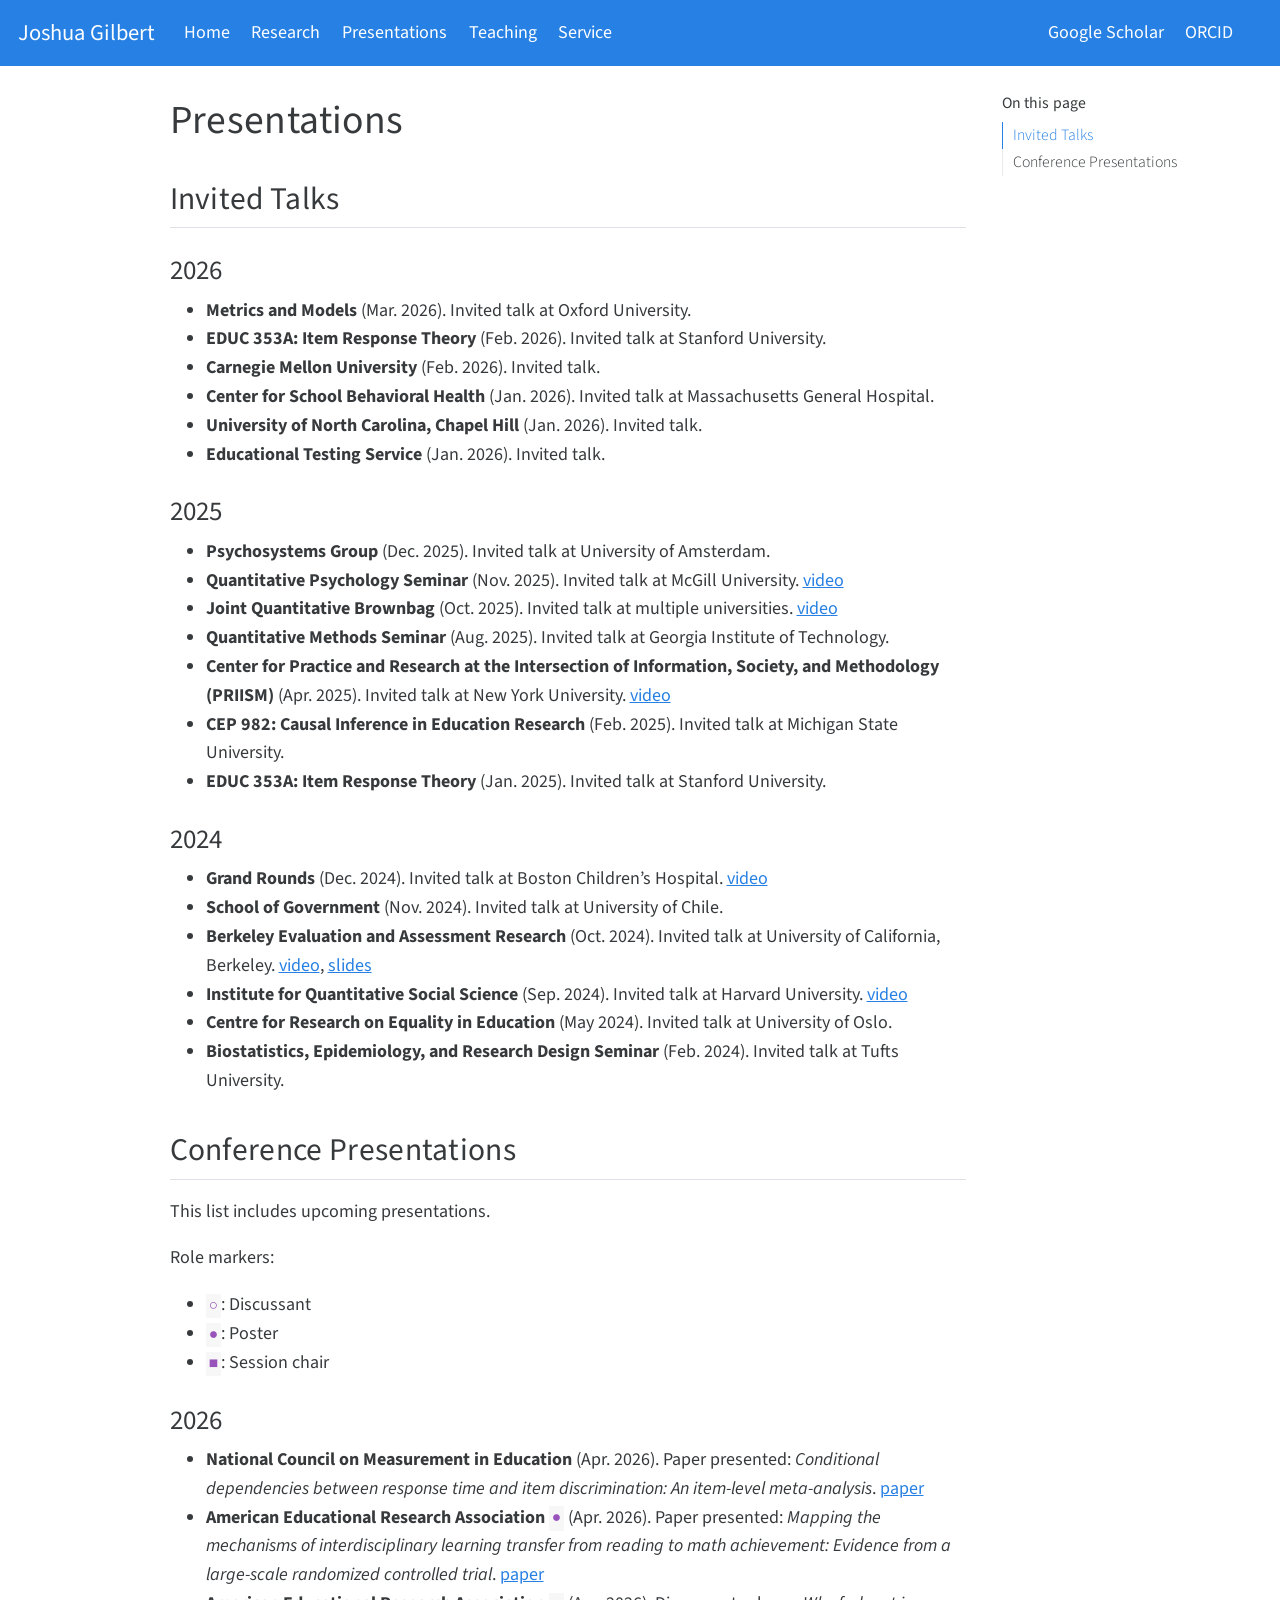
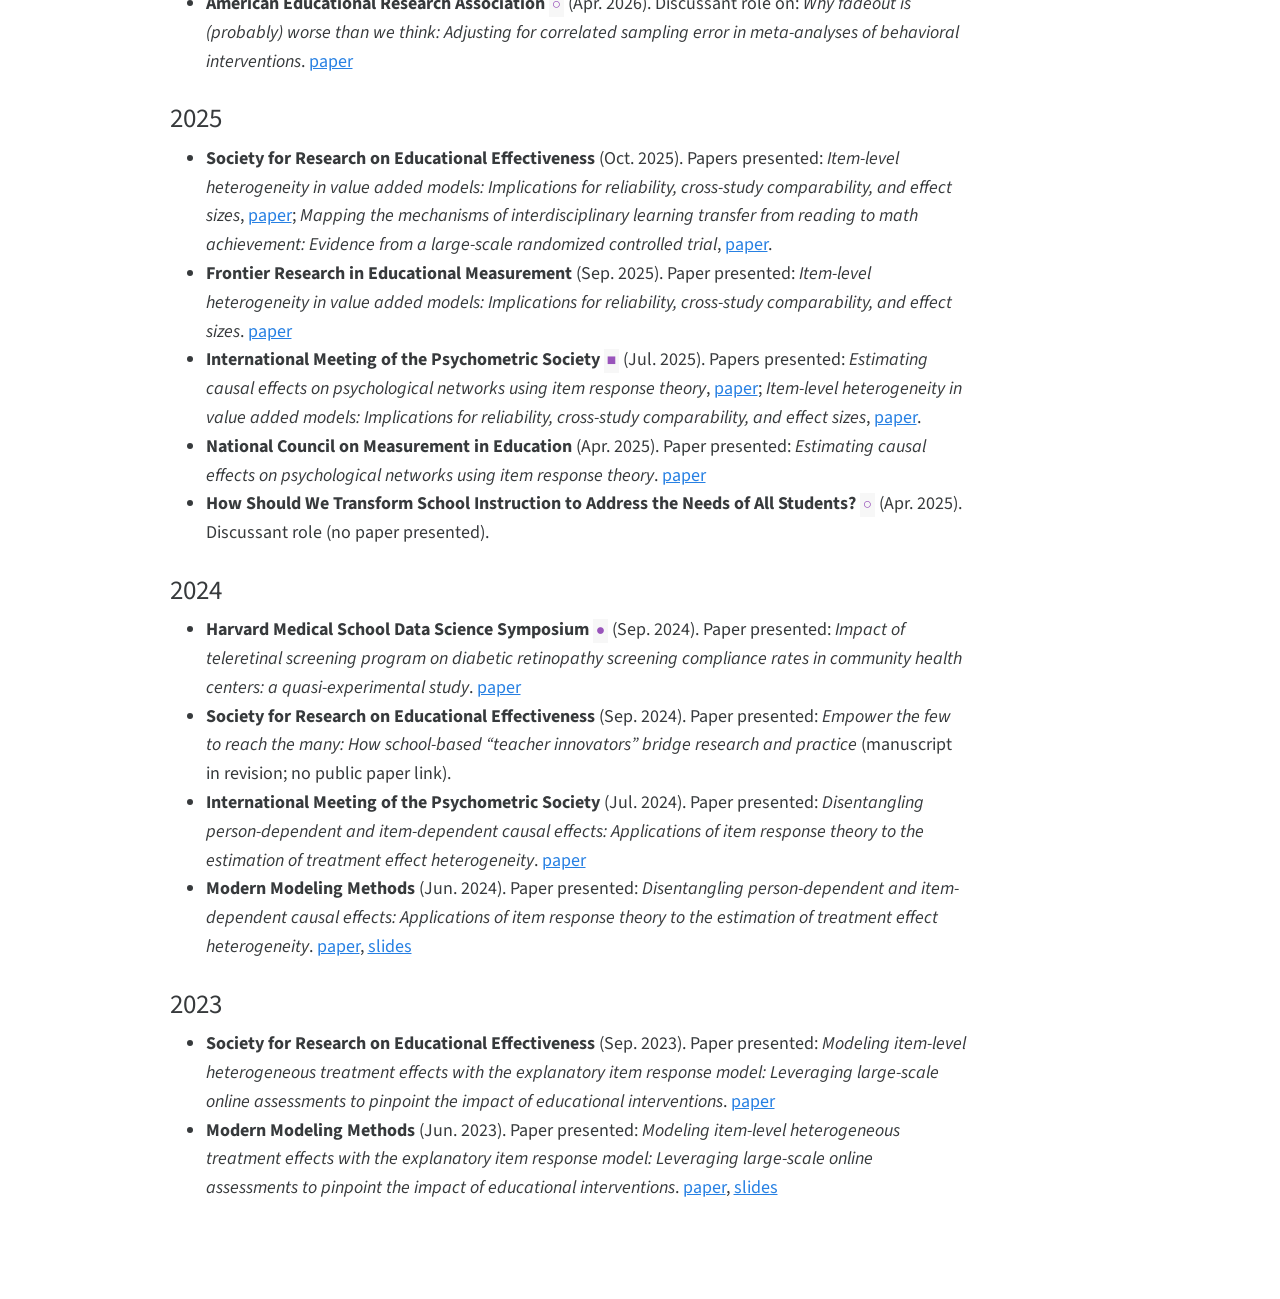
==== docs/presentations.html @ d6eb76aa "Update research publication status and add invited talks section" ====
<!DOCTYPE html>
<html xmlns="http://www.w3.org/1999/xhtml" lang="en" xml:lang="en"><head>

<meta charset="utf-8">
<meta name="generator" content="quarto-1.0.37">

<meta name="viewport" content="width=device-width, initial-scale=1.0, user-scalable=yes">


<title>Joshua Gilbert - Presentations</title>
<style>
code{white-space: pre-wrap;}
span.smallcaps{font-variant: small-caps;}
span.underline{text-decoration: underline;}
div.column{display: inline-block; vertical-align: top; width: 50%;}
div.hanging-indent{margin-left: 1.5em; text-indent: -1.5em;}
ul.task-list{list-style: none;}
</style>


<script src="site_libs/quarto-nav/quarto-nav.js"></script>
<script src="site_libs/quarto-nav/headroom.min.js"></script>
<script src="site_libs/clipboard/clipboard.min.js"></script>
<script src="site_libs/quarto-search/autocomplete.umd.js"></script>
<script src="site_libs/quarto-search/fuse.min.js"></script>
<script src="site_libs/quarto-search/quarto-search.js"></script>
<meta name="quarto:offset" content="./">
<script src="site_libs/quarto-html/quarto.js"></script>
<script src="site_libs/quarto-html/popper.min.js"></script>
<script src="site_libs/quarto-html/tippy.umd.min.js"></script>
<script src="site_libs/quarto-html/anchor.min.js"></script>
<link href="site_libs/quarto-html/tippy.css" rel="stylesheet">
<link href="site_libs/quarto-html/quarto-syntax-highlighting.css" rel="stylesheet" id="quarto-text-highlighting-styles">
<script src="site_libs/bootstrap/bootstrap.min.js"></script>
<link href="site_libs/bootstrap/bootstrap-icons.css" rel="stylesheet">
<link href="site_libs/bootstrap/bootstrap.min.css" rel="stylesheet" id="quarto-bootstrap" data-mode="light">
<script id="quarto-search-options" type="application/json">{
  "location": "navbar",
  "copy-button": false,
  "collapse-after": 3,
  "panel-placement": "end",
  "type": "overlay",
  "limit": 20,
  "language": {
    "search-no-results-text": "No results",
    "search-matching-documents-text": "matching documents",
    "search-copy-link-title": "Copy link to search",
    "search-hide-matches-text": "Hide additional matches",
    "search-more-match-text": "more match in this document",
    "search-more-matches-text": "more matches in this document",
    "search-clear-button-title": "Clear",
    "search-detached-cancel-button-title": "Cancel",
    "search-submit-button-title": "Submit"
  }
}</script>


<link rel="stylesheet" href="styles.css">
</head>

<body class="nav-fixed">

<div id="quarto-search-results"></div>
  <header id="quarto-header" class="headroom fixed-top">
    <nav class="navbar navbar-expand-lg navbar-dark ">
      <div class="navbar-container container-fluid">
      <a class="navbar-brand" href="./index.html">
    <span class="navbar-title">Joshua Gilbert</span>
  </a>
          <button class="navbar-toggler" type="button" data-bs-toggle="collapse" data-bs-target="#navbarCollapse" aria-controls="navbarCollapse" aria-expanded="false" aria-label="Toggle navigation" onclick="if (window.quartoToggleHeadroom) { window.quartoToggleHeadroom(); }">
  <span class="navbar-toggler-icon"></span>
</button>
          <div class="collapse navbar-collapse" id="navbarCollapse">
            <ul class="navbar-nav navbar-nav-scroll me-auto">
  <li class="nav-item">
    <a class="nav-link" href="./index.html">Home</a>
  </li>  
  <li class="nav-item">
    <a class="nav-link" href="./research.html">Research</a>
  </li>  
  <li class="nav-item">
    <a class="nav-link active" href="./presentations.html" aria-current="page">Presentations</a>
  </li>  
  <li class="nav-item">
    <a class="nav-link" href="./teaching.html">Teaching</a>
  </li>  
  <li class="nav-item">
    <a class="nav-link" href="./service.html">Service</a>
  </li>  
</ul>
            <ul class="navbar-nav navbar-nav-scroll ms-auto">
  <li class="nav-item">
    <a class="nav-link" href="https://scholar.google.com/citations?user=OCdG4IgAAAAJ&amp;hl=en">Google Scholar</a>
  </li>  
  <li class="nav-item">
    <a class="nav-link" href="https://orcid.org/0000-0003-3496-2710">ORCID</a>
  </li>  
</ul>
              <div id="quarto-search" class="" title="Search"></div>
          </div> <!-- /navcollapse -->
      </div> <!-- /container-fluid -->
    </nav>
</header>
<!-- content -->
<div id="quarto-content" class="quarto-container page-columns page-rows-contents page-layout-article page-navbar">
<!-- sidebar -->
<!-- margin-sidebar -->
    <div id="quarto-margin-sidebar" class="sidebar margin-sidebar">
        <nav id="TOC" role="doc-toc">
    <h2 id="toc-title">On this page</h2>
   
  <ul>
  <li><a href="#invited-talks" id="toc-invited-talks" class="nav-link active" data-scroll-target="#invited-talks">Invited Talks</a>
  <ul class="collapse">
  <li><a href="#section" id="toc-section" class="nav-link" data-scroll-target="#section">2026</a></li>
  <li><a href="#section-1" id="toc-section-1" class="nav-link" data-scroll-target="#section-1">2025</a></li>
  <li><a href="#section-2" id="toc-section-2" class="nav-link" data-scroll-target="#section-2">2024</a></li>
  </ul></li>
  <li><a href="#conference-presentations" id="toc-conference-presentations" class="nav-link" data-scroll-target="#conference-presentations">Conference Presentations</a>
  <ul class="collapse">
  <li><a href="#section-3" id="toc-section-3" class="nav-link" data-scroll-target="#section-3">2026</a></li>
  <li><a href="#section-4" id="toc-section-4" class="nav-link" data-scroll-target="#section-4">2025</a></li>
  <li><a href="#section-5" id="toc-section-5" class="nav-link" data-scroll-target="#section-5">2024</a></li>
  <li><a href="#section-6" id="toc-section-6" class="nav-link" data-scroll-target="#section-6">2023</a></li>
  </ul></li>
  </ul>
</nav>
    </div>
<!-- main -->
<main class="content" id="quarto-document-content">

<header id="title-block-header" class="quarto-title-block default">
<div class="quarto-title">
<h1 class="title">Presentations</h1>
</div>



<div class="quarto-title-meta">

    
    
  </div>
  

</header>

<section id="invited-talks" class="level2">
<h2 class="anchored" data-anchor-id="invited-talks">Invited Talks</h2>
<section id="section" class="level3">
<h3 class="anchored" data-anchor-id="section">2026</h3>
<ul>
<li><strong>Metrics and Models</strong> (Mar.&nbsp;2026). Invited talk at Oxford University.</li>
<li><strong>EDUC 353A: Item Response Theory</strong> (Feb.&nbsp;2026). Invited talk at Stanford University.</li>
<li><strong>Carnegie Mellon University</strong> (Feb.&nbsp;2026). Invited talk.</li>
<li><strong>Center for School Behavioral Health</strong> (Jan.&nbsp;2026). Invited talk at Massachusetts General Hospital.</li>
<li><strong>University of North Carolina, Chapel Hill</strong> (Jan.&nbsp;2026). Invited talk.</li>
<li><strong>Educational Testing Service</strong> (Jan.&nbsp;2026). Invited talk.</li>
</ul>
</section>
<section id="section-1" class="level3">
<h3 class="anchored" data-anchor-id="section-1">2025</h3>
<ul>
<li><strong>Psychosystems Group</strong> (Dec.&nbsp;2025). Invited talk at University of Amsterdam.</li>
<li><strong>Quantitative Psychology Seminar</strong> (Nov.&nbsp;2025). Invited talk at McGill University. <a href="https://www.youtube.com/watch?v=Hm2pci-n-Bg">video</a></li>
<li><strong>Joint Quantitative Brownbag</strong> (Oct.&nbsp;2025). Invited talk at multiple universities. <a href="https://osu.zoom.us/rec/play/rSn9JffYCT0xgttCwOAYY-OVrRgFIxHlUdaN_jP-YWp_roziomm-mkzlYWx-15qN6EXlMYE1I3cjP7IH.snikx6YCf31QS-cj?eagerLoadZvaPages=sidemenu.billing.plan_management&amp;accessLevel=meeting&amp;canPlayFromShare=true&amp;from=share_recording_detail&amp;continueMode=true&amp;componentName=rec-play&amp;originRequestUrl=https%3A%2F%2Fosu.zoom.us%2Frec%2Fshare%2FtzAbx13OmJfcwAKypG1_8deX1rbruQIeWWkh7lTcdsTjcilj11abF51VDw_illXe.p7AaKkNRM9XNUe1v">video</a></li>
<li><strong>Quantitative Methods Seminar</strong> (Aug.&nbsp;2025). Invited talk at Georgia Institute of Technology.</li>
<li><strong>Center for Practice and Research at the Intersection of Information, Society, and Methodology (PRIISM)</strong> (Apr.&nbsp;2025). Invited talk at New York University. <a href="https://www.youtube.com/watch?v=Khq4cd5z1nw&amp;pp=0gcJCXcA-SJGOe9V">video</a></li>
<li><strong>CEP 982: Causal Inference in Education Research</strong> (Feb.&nbsp;2025). Invited talk at Michigan State University.</li>
<li><strong>EDUC 353A: Item Response Theory</strong> (Jan.&nbsp;2025). Invited talk at Stanford University.</li>
</ul>
</section>
<section id="section-2" class="level3">
<h3 class="anchored" data-anchor-id="section-2">2024</h3>
<ul>
<li><strong>Grand Rounds</strong> (Dec.&nbsp;2024). Invited talk at Boston Children’s Hospital. <a href="https://www.youtube.com/watch?v=PeW9XygJaPY">video</a></li>
<li><strong>School of Government</strong> (Nov.&nbsp;2024). Invited talk at University of Chile.</li>
<li><strong>Berkeley Evaluation and Assessment Research</strong> (Oct.&nbsp;2024). Invited talk at University of California, Berkeley. <a href="https://files.bearcenter.org/video/JGilbert_EstimatingHeterogeneousEffects_20241029.mp4">video</a>, <a href="https://files.bearcenter.org/papers/slides_20241029_JGilbert_EstimatingHeterogenousEffects.pdf">slides</a></li>
<li><strong>Institute for Quantitative Social Science</strong> (Sep.&nbsp;2024). Invited talk at Harvard University. <a href="https://harvard.zoom.us/rec/play/lXkb7LzH6lPiAdDokPMkQgOoQKTp1T_vKTVKF81Zq1YoqS2eZ5B07lcC_elrFwHdt0Ii4xjGzHlxSBPq.4gvKyj7v5FZ0xcpi?canPlayFromShare=true&amp;from=share_recording_detail&amp;continueMode=true&amp;componentName=rec-play&amp;originRequestUrl=https%3A%2F%2Fharvard.zoom.us%2Frec%2Fshare%2FSCCxcknu75ClTBb4YZ5hVT3udEcO9YSyJNwGY9WdN_qg__Y7SppGMISwelujaoAt.bT--j12-GLBaCWJG">video</a></li>
<li><strong>Centre for Research on Equality in Education</strong> (May 2024). Invited talk at University of Oslo.</li>
<li><strong>Biostatistics, Epidemiology, and Research Design Seminar</strong> (Feb.&nbsp;2024). Invited talk at Tufts University.</li>
</ul>
</section>
</section>
<section id="conference-presentations" class="level2">
<h2 class="anchored" data-anchor-id="conference-presentations">Conference Presentations</h2>
<p>This list includes upcoming presentations.</p>
<p>Role markers:</p>
<ul>
<li><code>○</code>: Discussant</li>
<li><code>●</code>: Poster</li>
<li><code>■</code>: Session chair</li>
</ul>
<section id="section-3" class="level3">
<h3 class="anchored" data-anchor-id="section-3">2026</h3>
<ul>
<li><strong>National Council on Measurement in Education</strong> (Apr.&nbsp;2026). Paper presented: <em>Conditional dependencies between response time and item discrimination: An item-level meta-analysis</em>. <a href="https://doi.org/10.31234/osf.io/rp34w_v2">paper</a></li>
<li><strong>American Educational Research Association</strong> <code>●</code> (Apr.&nbsp;2026). Paper presented: <em>Mapping the mechanisms of interdisciplinary learning transfer from reading to math achievement: Evidence from a large-scale randomized controlled trial</em>. <a href="https://edworkingpapers.com/ai26-1376">paper</a></li>
<li><strong>American Educational Research Association</strong> <code>○</code> (Apr.&nbsp;2026). Discussant role on: <em>Why fadeout is (probably) worse than we think: Adjusting for correlated sampling error in meta-analyses of behavioral interventions</em>. <a href="https://edworkingpapers.com/ai26-1394">paper</a></li>
</ul>
</section>
<section id="section-4" class="level3">
<h3 class="anchored" data-anchor-id="section-4">2025</h3>
<ul>
<li><strong>Society for Research on Educational Effectiveness</strong> (Oct.&nbsp;2025). Papers presented: <em>Item-level heterogeneity in value added models: Implications for reliability, cross-study comparability, and effect sizes</em>, <a href="https://journals.sagepub.com/doi/10.3102/10769986251393339">paper</a>; <em>Mapping the mechanisms of interdisciplinary learning transfer from reading to math achievement: Evidence from a large-scale randomized controlled trial</em>, <a href="https://edworkingpapers.com/ai26-1376">paper</a>.</li>
<li><strong>Frontier Research in Educational Measurement</strong> (Sep.&nbsp;2025). Paper presented: <em>Item-level heterogeneity in value added models: Implications for reliability, cross-study comparability, and effect sizes</em>. <a href="https://journals.sagepub.com/doi/10.3102/10769986251393339">paper</a></li>
<li><strong>International Meeting of the Psychometric Society</strong> <code>■</code> (Jul.&nbsp;2025). Papers presented: <em>Estimating causal effects on psychological networks using item response theory</em>, <a href="https://doi.org/10.1037/met0000764">paper</a>; <em>Item-level heterogeneity in value added models: Implications for reliability, cross-study comparability, and effect sizes</em>, <a href="https://journals.sagepub.com/doi/10.3102/10769986251393339">paper</a>.</li>
<li><strong>National Council on Measurement in Education</strong> (Apr.&nbsp;2025). Paper presented: <em>Estimating causal effects on psychological networks using item response theory</em>. <a href="https://doi.org/10.1037/met0000764">paper</a></li>
<li><strong>How Should We Transform School Instruction to Address the Needs of All Students?</strong> <code>○</code> (Apr.&nbsp;2025). Discussant role (no paper presented).</li>
</ul>
</section>
<section id="section-5" class="level3">
<h3 class="anchored" data-anchor-id="section-5">2024</h3>
<ul>
<li><strong>Harvard Medical School Data Science Symposium</strong> <code>●</code> (Sep.&nbsp;2024). Paper presented: <em>Impact of teleretinal screening program on diabetic retinopathy screening compliance rates in community health centers: a quasi-experimental study</em>. <a href="https://doi.org/10.1186/s12913-025-12472-8">paper</a></li>
<li><strong>Society for Research on Educational Effectiveness</strong> (Sep.&nbsp;2024). Paper presented: <em>Empower the few to reach the many: How school-based “teacher innovators” bridge research and practice</em> (manuscript in revision; no public paper link).</li>
<li><strong>International Meeting of the Psychometric Society</strong> (Jul.&nbsp;2024). Paper presented: <em>Disentangling person-dependent and item-dependent causal effects: Applications of item response theory to the estimation of treatment effect heterogeneity</em>. <a href="https://doi.org/10.3102/10769986241240085">paper</a></li>
<li><strong>Modern Modeling Methods</strong> (Jun.&nbsp;2024). Paper presented: <em>Disentangling person-dependent and item-dependent causal effects: Applications of item response theory to the estimation of treatment effect heterogeneity</em>. <a href="https://doi.org/10.3102/10769986241240085">paper</a>, <a href="https://modeling.media.uconn.edu/wp-content/uploads/sites/1188/2024/07/Disentangling-Person-Dependent-and-Item-Dependent-Causal-Effects-copy.pdf">slides</a></li>
</ul>
</section>
<section id="section-6" class="level3">
<h3 class="anchored" data-anchor-id="section-6">2023</h3>
<ul>
<li><strong>Society for Research on Educational Effectiveness</strong> (Sep.&nbsp;2023). Paper presented: <em>Modeling item-level heterogeneous treatment effects with the explanatory item response model: Leveraging large-scale online assessments to pinpoint the impact of educational interventions</em>. <a href="https://journals.sagepub.com/doi/pdf/10.3102/10769986231171710">paper</a></li>
<li><strong>Modern Modeling Methods</strong> (Jun.&nbsp;2023). Paper presented: <em>Modeling item-level heterogeneous treatment effects with the explanatory item response model: Leveraging large-scale online assessments to pinpoint the impact of educational interventions</em>. <a href="https://journals.sagepub.com/doi/pdf/10.3102/10769986231171710">paper</a>, <a href="https://modeling.uconn.edu/wp-content/uploads/sites/1188/2023/06/Gilbert_IL-HTE-Slides.pdf">slides</a></li>
</ul>


</section>
</section>

</main> <!-- /main -->
<script id="quarto-html-after-body" type="application/javascript">
window.document.addEventListener("DOMContentLoaded", function (event) {
  const toggleBodyColorMode = (bsSheetEl) => {
    const mode = bsSheetEl.getAttribute("data-mode");
    const bodyEl = window.document.querySelector("body");
    if (mode === "dark") {
      bodyEl.classList.add("quarto-dark");
      bodyEl.classList.remove("quarto-light");
    } else {
      bodyEl.classList.add("quarto-light");
      bodyEl.classList.remove("quarto-dark");
    }
  }
  const toggleBodyColorPrimary = () => {
    const bsSheetEl = window.document.querySelector("link#quarto-bootstrap");
    if (bsSheetEl) {
      toggleBodyColorMode(bsSheetEl);
    }
  }
  toggleBodyColorPrimary();  
  const icon = "";
  const anchorJS = new window.AnchorJS();
  anchorJS.options = {
    placement: 'right',
    icon: icon
  };
  anchorJS.add('.anchored');
  const clipboard = new window.ClipboardJS('.code-copy-button', {
    target: function(trigger) {
      return trigger.previousElementSibling;
    }
  });
  clipboard.on('success', function(e) {
    // button target
    const button = e.trigger;
    // don't keep focus
    button.blur();
    // flash "checked"
    button.classList.add('code-copy-button-checked');
    var currentTitle = button.getAttribute("title");
    button.setAttribute("title", "Copied!");
    setTimeout(function() {
      button.setAttribute("title", currentTitle);
      button.classList.remove('code-copy-button-checked');
    }, 1000);
    // clear code selection
    e.clearSelection();
  });
  function tippyHover(el, contentFn) {
    const config = {
      allowHTML: true,
      content: contentFn,
      maxWidth: 500,
      delay: 100,
      arrow: false,
      appendTo: function(el) {
          return el.parentElement;
      },
      interactive: true,
      interactiveBorder: 10,
      theme: 'quarto',
      placement: 'bottom-start'
    };
    window.tippy(el, config); 
  }
  const noterefs = window.document.querySelectorAll('a[role="doc-noteref"]');
  for (var i=0; i<noterefs.length; i++) {
    const ref = noterefs[i];
    tippyHover(ref, function() {
      let href = ref.getAttribute('href');
      try { href = new URL(href).hash; } catch {}
      const id = href.replace(/^#\/?/, "");
      const note = window.document.getElementById(id);
      return note.innerHTML;
    });
  }
  var bibliorefs = window.document.querySelectorAll('a[role="doc-biblioref"]');
  for (var i=0; i<bibliorefs.length; i++) {
    const ref = bibliorefs[i];
    const cites = ref.parentNode.getAttribute('data-cites').split(' ');
    tippyHover(ref, function() {
      var popup = window.document.createElement('div');
      cites.forEach(function(cite) {
        var citeDiv = window.document.createElement('div');
        citeDiv.classList.add('hanging-indent');
        citeDiv.classList.add('csl-entry');
        var biblioDiv = window.document.getElementById('ref-' + cite);
        if (biblioDiv) {
          citeDiv.innerHTML = biblioDiv.innerHTML;
        }
        popup.appendChild(citeDiv);
      });
      return popup.innerHTML;
    });
  }
});
</script>
</div> <!-- /content -->



</body></html>
---- docs/site_libs/quarto-html/tippy.css ----
.tippy-box[data-animation=fade][data-state=hidden]{opacity:0}[data-tippy-root]{max-width:calc(100vw - 10px)}.tippy-box{position:relative;background-color:#333;color:#fff;border-radius:4px;font-size:14px;line-height:1.4;white-space:normal;outline:0;transition-property:transform,visibility,opacity}.tippy-box[data-placement^=top]>.tippy-arrow{bottom:0}.tippy-box[data-placement^=top]>.tippy-arrow:before{bottom:-7px;left:0;border-width:8px 8px 0;border-top-color:initial;transform-origin:center top}.tippy-box[data-placement^=bottom]>.tippy-arrow{top:0}.tippy-box[data-placement^=bottom]>.tippy-arrow:before{top:-7px;left:0;border-width:0 8px 8px;border-bottom-color:initial;transform-origin:center bottom}.tippy-box[data-placement^=left]>.tippy-arrow{right:0}.tippy-box[data-placement^=left]>.tippy-arrow:before{border-width:8px 0 8px 8px;border-left-color:initial;right:-7px;transform-origin:center left}.tippy-box[data-placement^=right]>.tippy-arrow{left:0}.tippy-box[data-placement^=right]>.tippy-arrow:before{left:-7px;border-width:8px 8px 8px 0;border-right-color:initial;transform-origin:center right}.tippy-box[data-inertia][data-state=visible]{transition-timing-function:cubic-bezier(.54,1.5,.38,1.11)}.tippy-arrow{width:16px;height:16px;color:#333}.tippy-arrow:before{content:"";position:absolute;border-color:transparent;border-style:solid}.tippy-content{position:relative;padding:5px 9px;z-index:1}
---- docs/styles.css ----
body {
  line-height: 1.6;
}

h1, h2, h3 {
  letter-spacing: 0.01em;
}
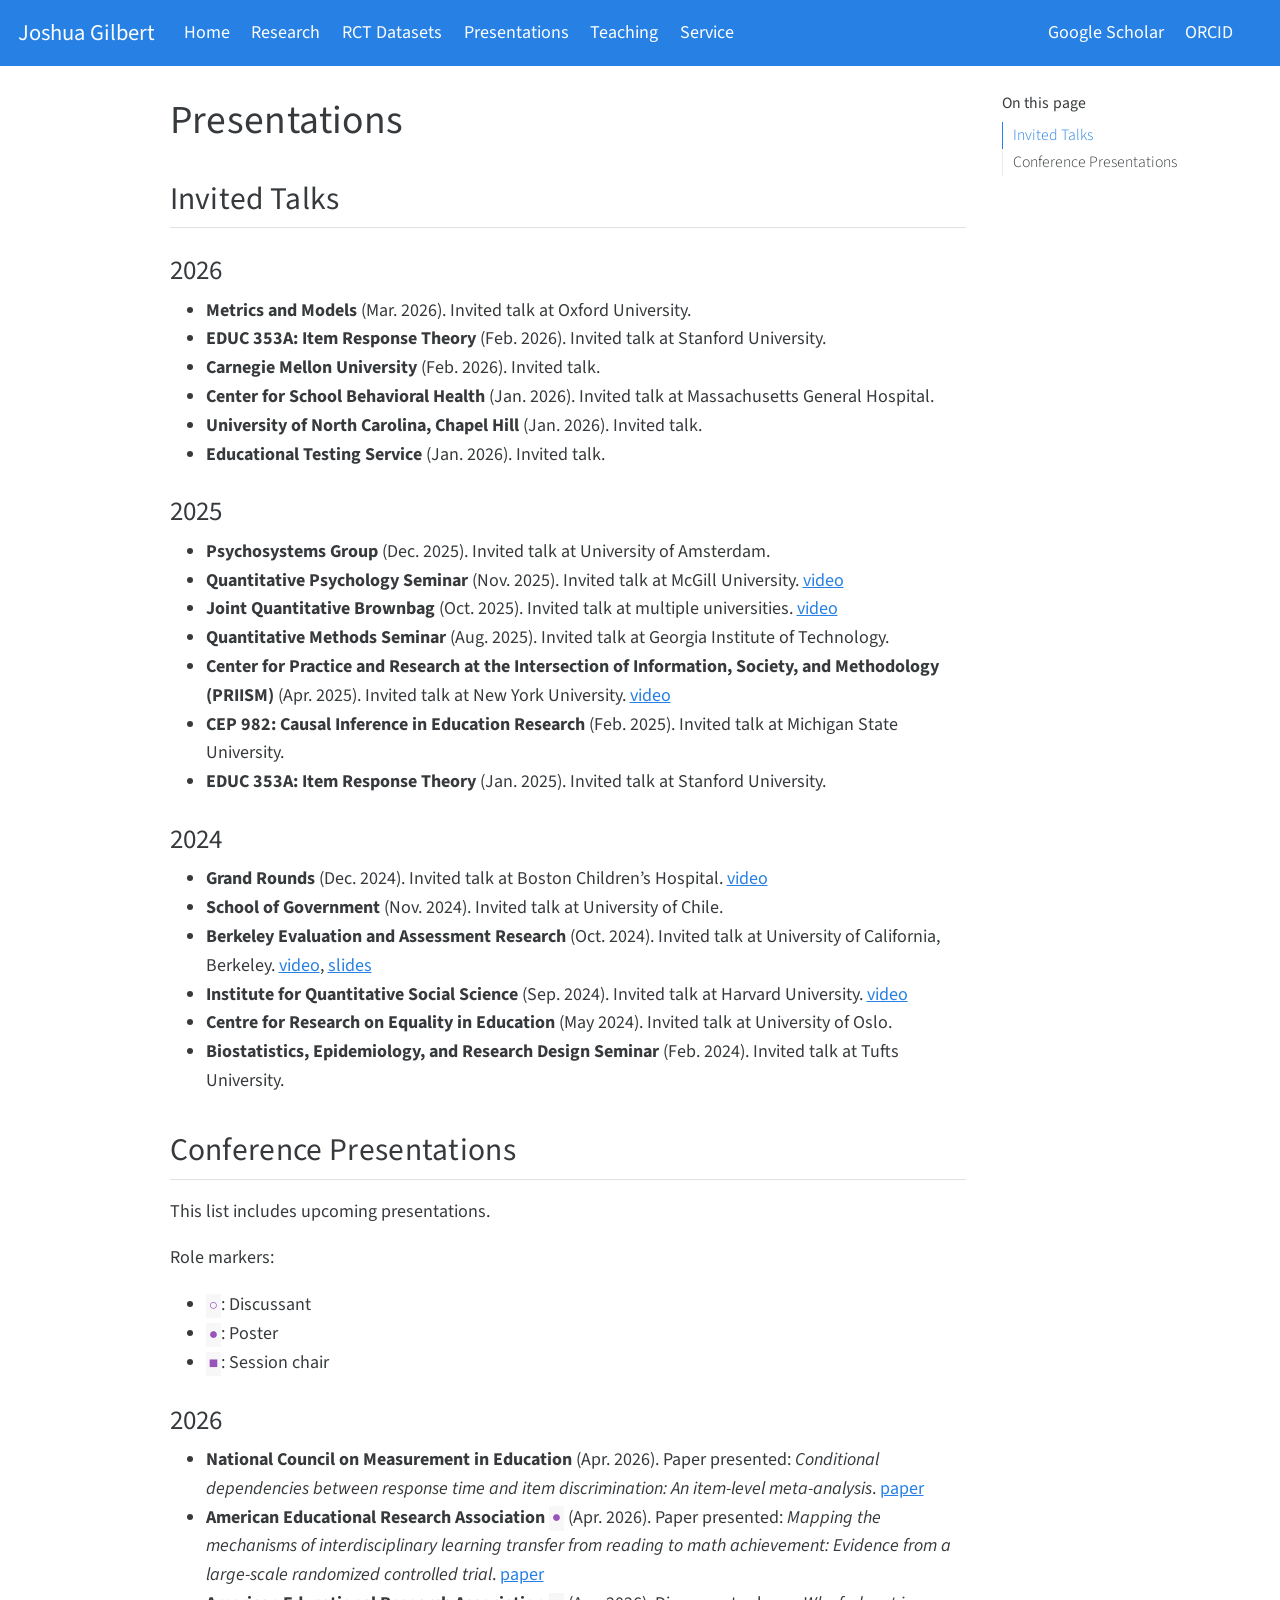
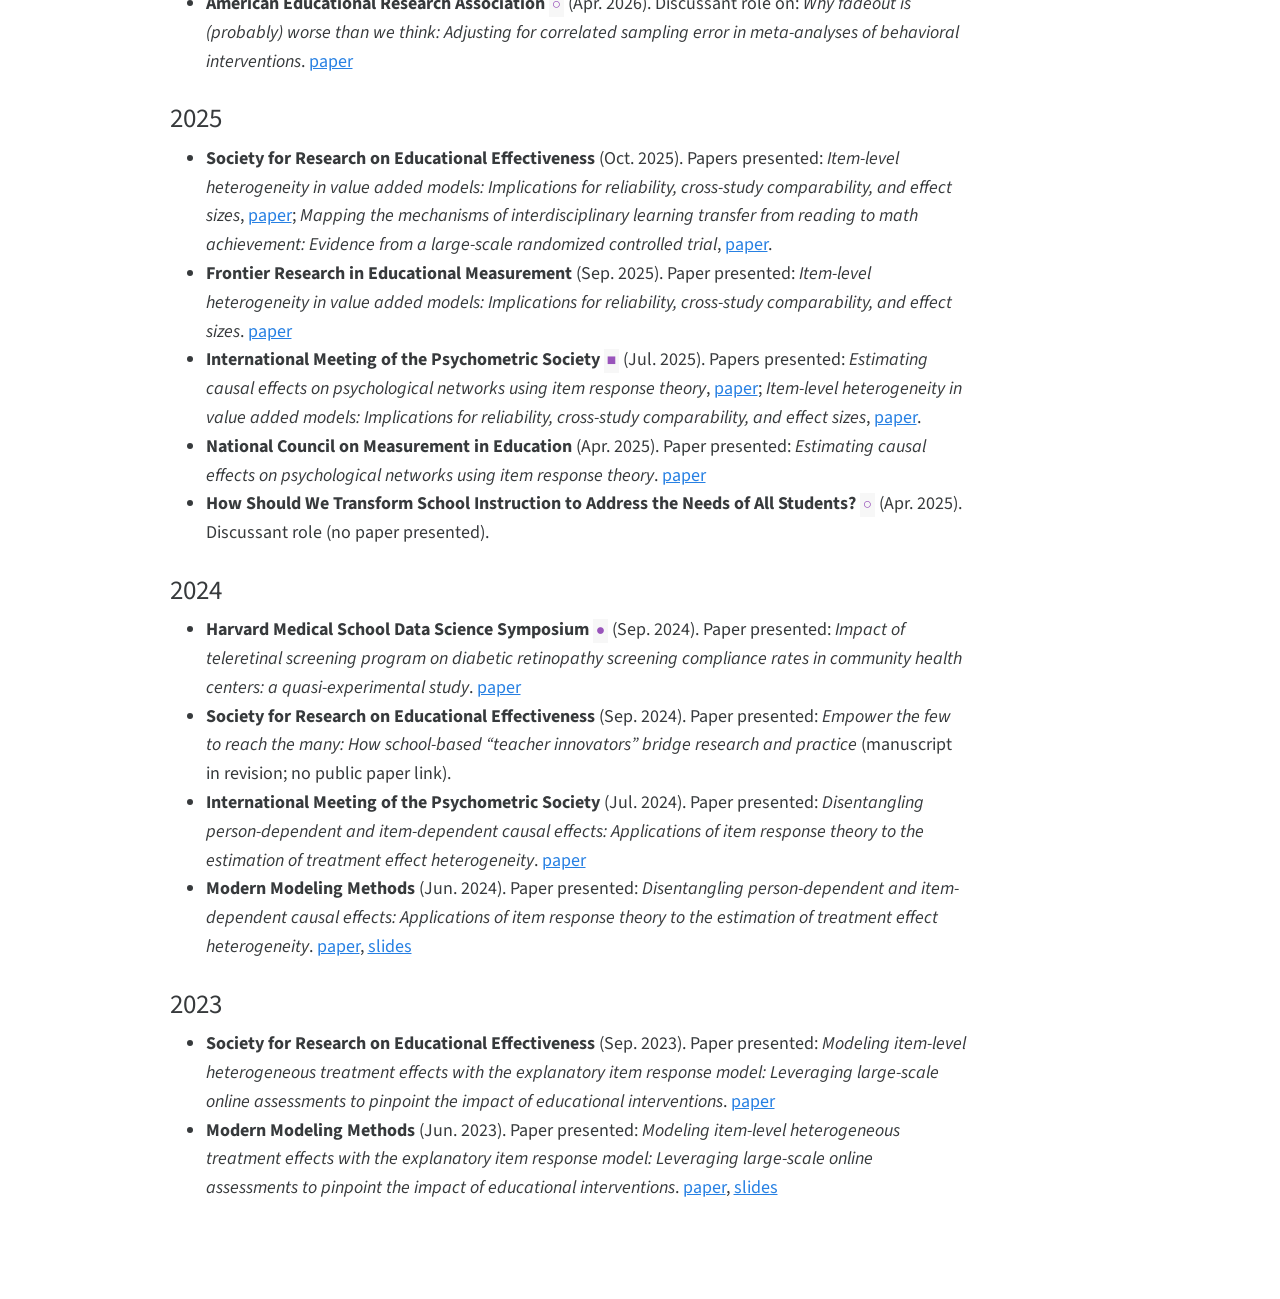
==== commit c489a392: "Add item-level RCT datasets page" ====
--- a/docs/presentations.html
+++ b/docs/presentations.html
@@ -77,6 +77,9 @@
   </li>  
   <li class="nav-item">
     <a class="nav-link" href="./research.html">Research</a>
+  </li>  
+  <li class="nav-item">
+    <a class="nav-link" href="./rct-datasets.html">RCT Datasets</a>
   </li>  
   <li class="nav-item">
     <a class="nav-link active" href="./presentations.html" aria-current="page">Presentations</a>
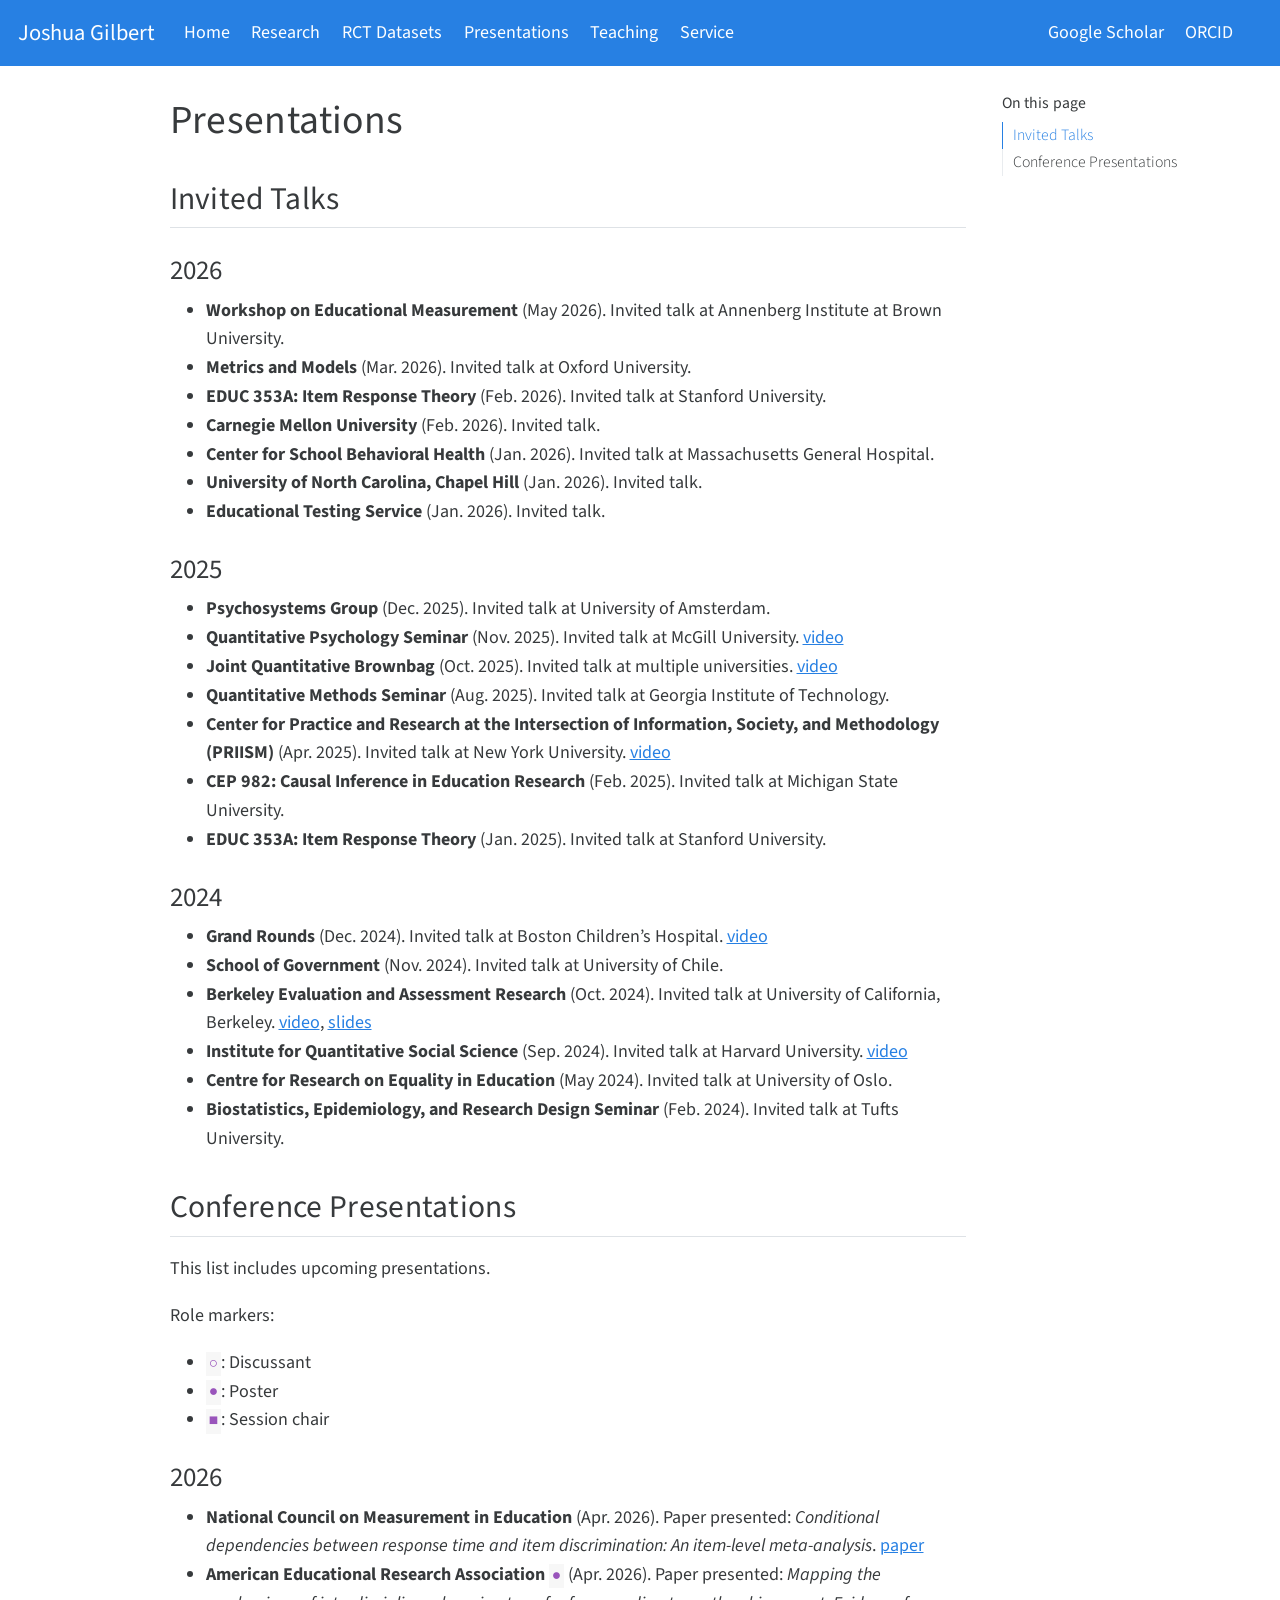
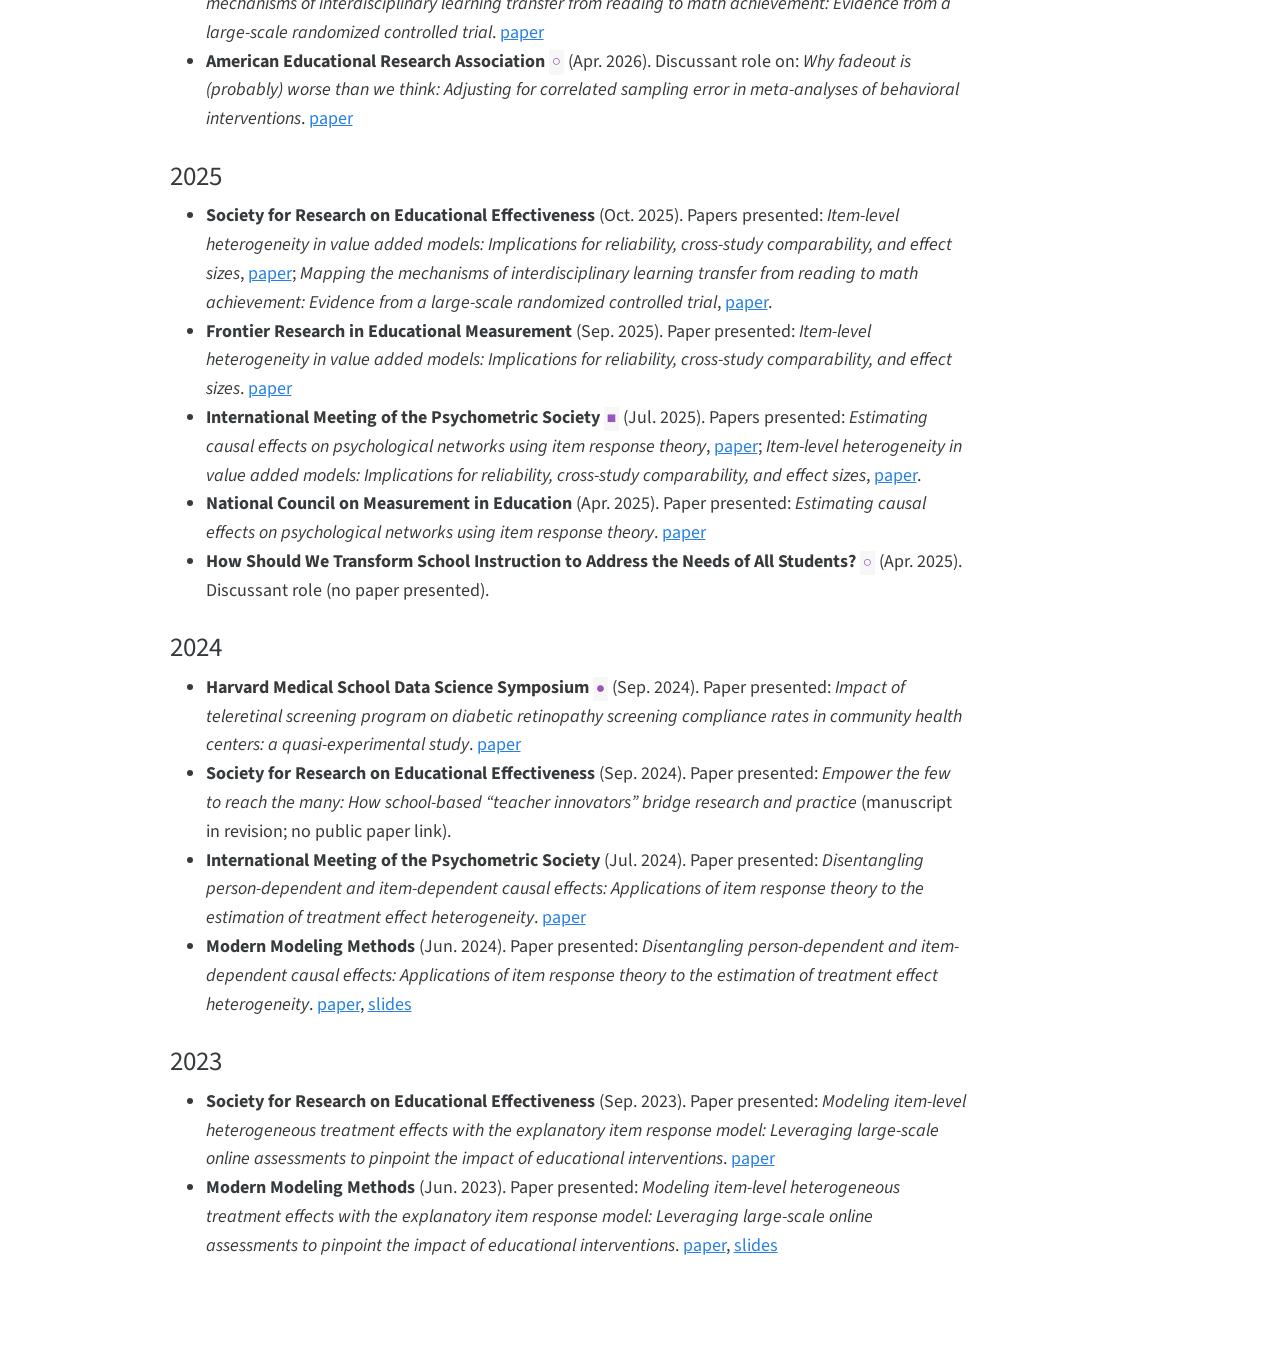
==== commit 6a68f5e9: "Sync research and presentations content with latest main.tex updates" ====
--- a/docs/presentations.html
+++ b/docs/presentations.html
@@ -153,6 +153,7 @@
 <section id="section" class="level3">
 <h3 class="anchored" data-anchor-id="section">2026</h3>
 <ul>
+<li><strong>Workshop on Educational Measurement</strong> (May 2026). Invited talk at Annenberg Institute at Brown University.</li>
 <li><strong>Metrics and Models</strong> (Mar.&nbsp;2026). Invited talk at Oxford University.</li>
 <li><strong>EDUC 353A: Item Response Theory</strong> (Feb.&nbsp;2026). Invited talk at Stanford University.</li>
 <li><strong>Carnegie Mellon University</strong> (Feb.&nbsp;2026). Invited talk.</li>
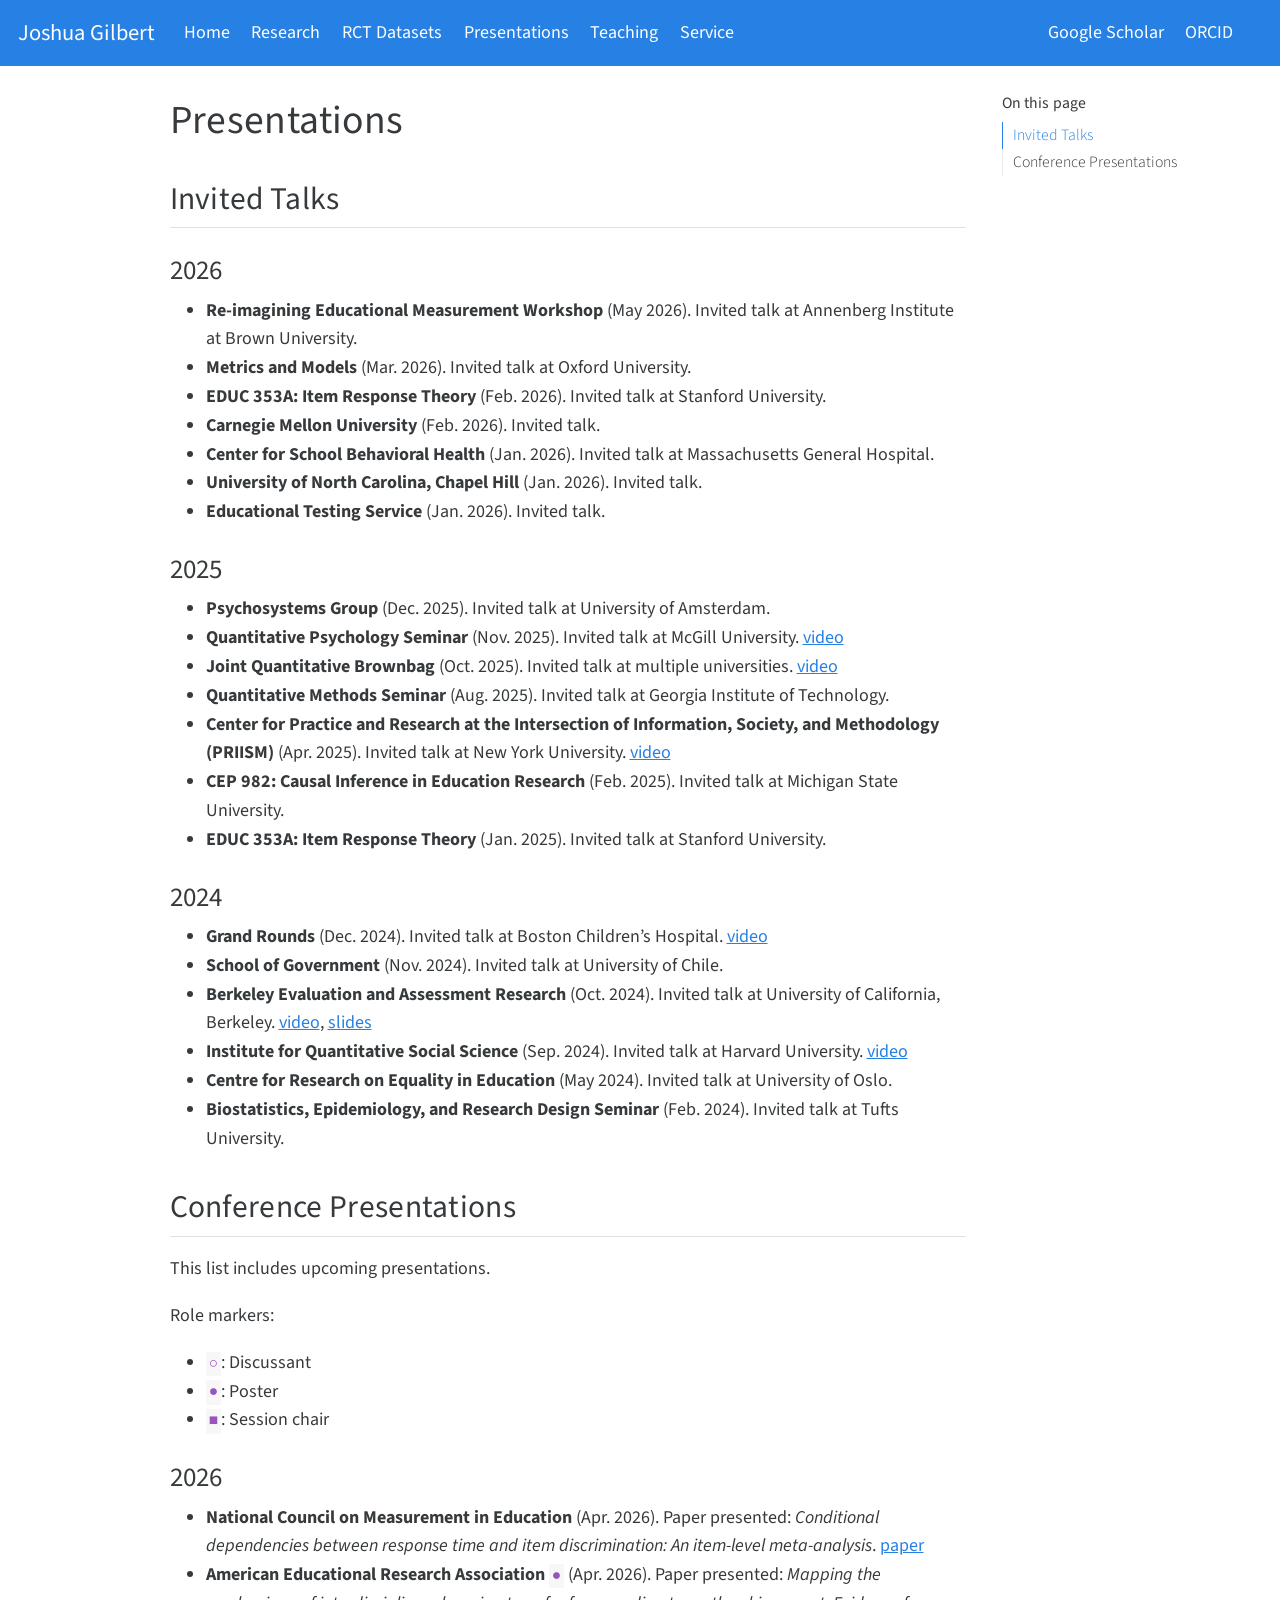
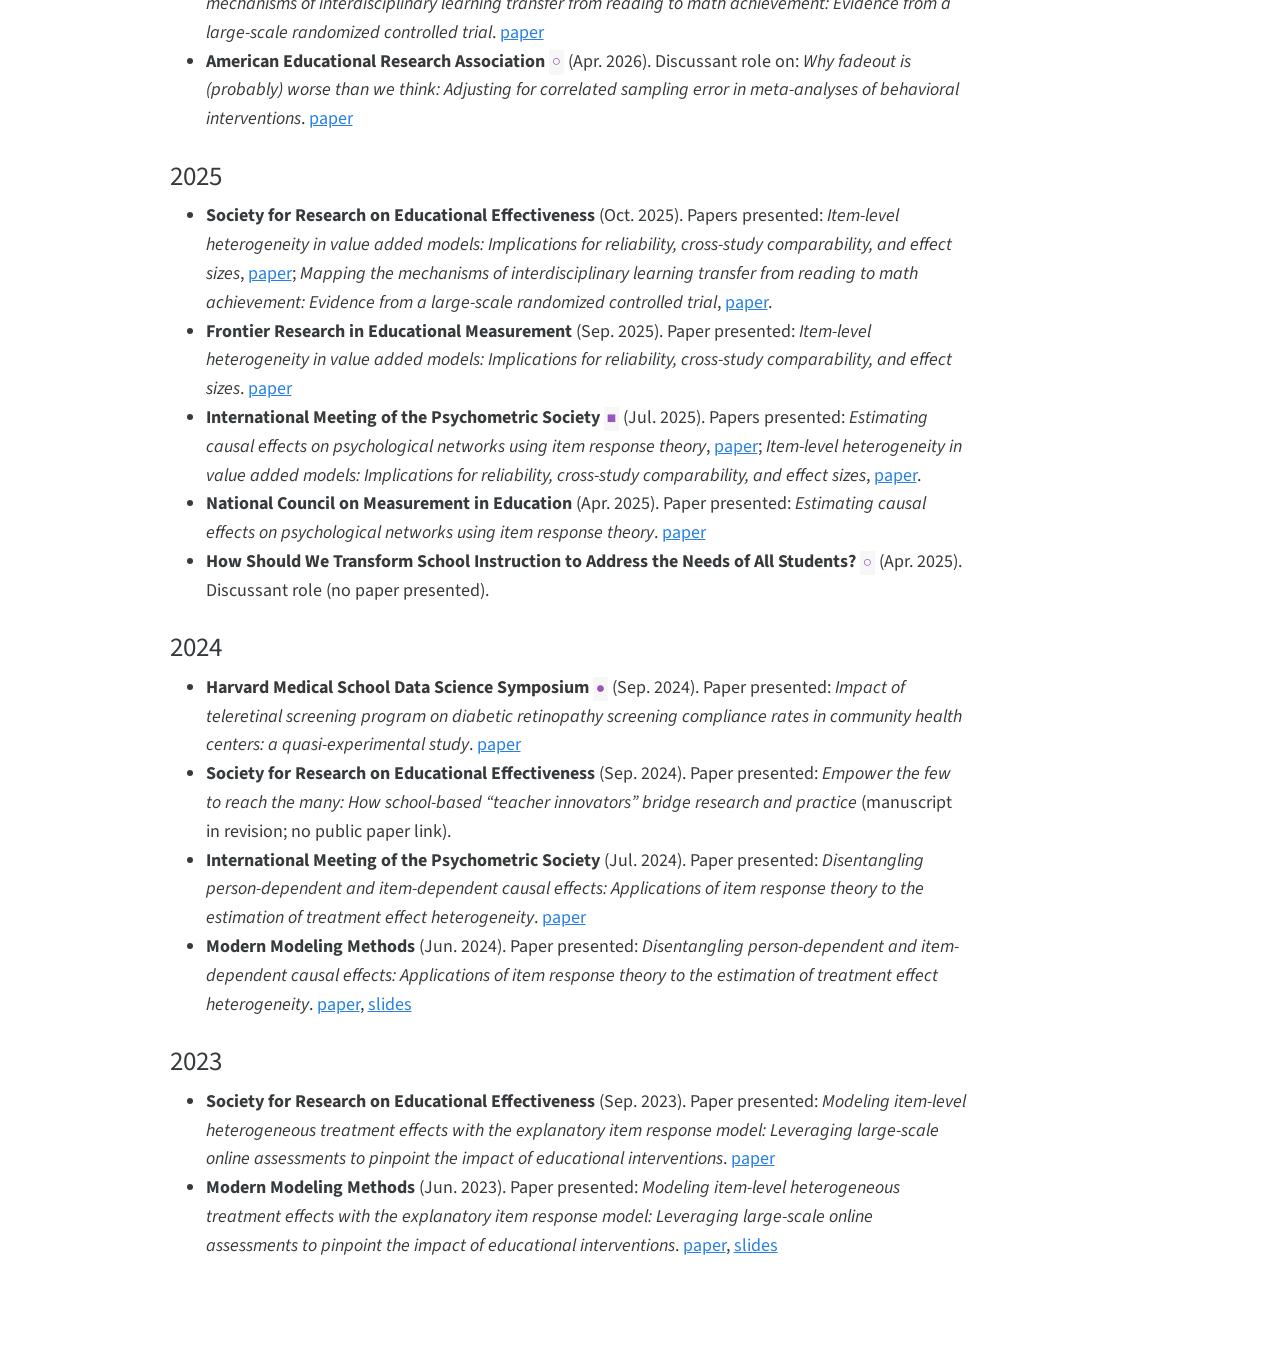
==== commit cc8d2df8: "Update website from CV changes" ====
--- a/docs/presentations.html
+++ b/docs/presentations.html
@@ -153,7 +153,7 @@
 <section id="section" class="level3">
 <h3 class="anchored" data-anchor-id="section">2026</h3>
 <ul>
-<li><strong>Workshop on Educational Measurement</strong> (May 2026). Invited talk at Annenberg Institute at Brown University.</li>
+<li><strong>Re-imagining Educational Measurement Workshop</strong> (May 2026). Invited talk at Annenberg Institute at Brown University.</li>
 <li><strong>Metrics and Models</strong> (Mar.&nbsp;2026). Invited talk at Oxford University.</li>
 <li><strong>EDUC 353A: Item Response Theory</strong> (Feb.&nbsp;2026). Invited talk at Stanford University.</li>
 <li><strong>Carnegie Mellon University</strong> (Feb.&nbsp;2026). Invited talk.</li>
--- a/docs/styles.css
+++ b/docs/styles.css
@@ -6,3 +6,36 @@
   letter-spacing: 0.01em;
 }
 
+.home-hero {
+  display: grid;
+  grid-template-columns: minmax(0, 1.6fr) minmax(240px, 360px);
+  gap: 2rem;
+  align-items: center;
+  margin-bottom: 2.5rem;
+}
+
+.home-hero-copy h1 {
+  margin-bottom: 0.75rem;
+}
+
+.home-hero-photo {
+  display: flex;
+  justify-content: center;
+}
+
+.home-hero-photo img {
+  width: 100%;
+  max-width: 340px;
+  border-radius: 1.25rem;
+  box-shadow: 0 16px 36px rgba(0, 0, 0, 0.18);
+}
+
+@media (max-width: 768px) {
+  .home-hero {
+    grid-template-columns: 1fr;
+  }
+
+  .home-hero-photo {
+    order: -1;
+  }
+}
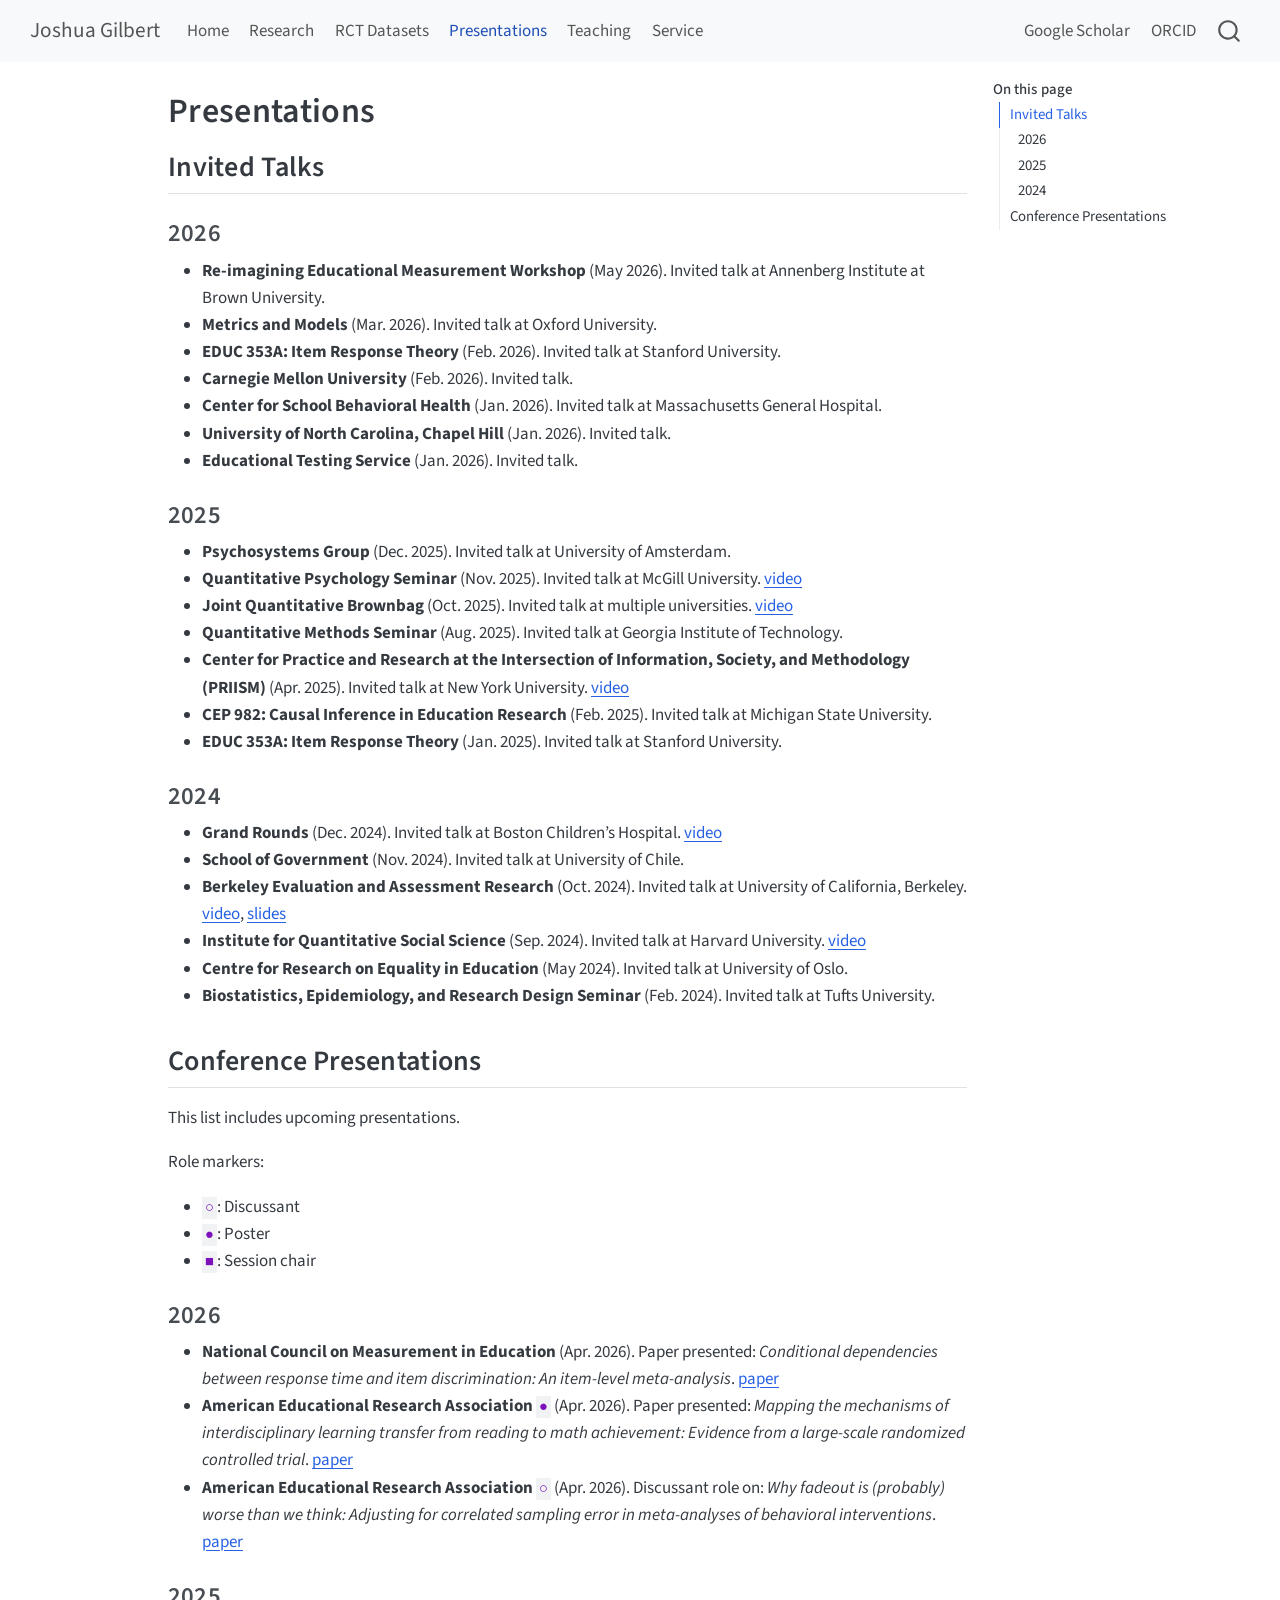
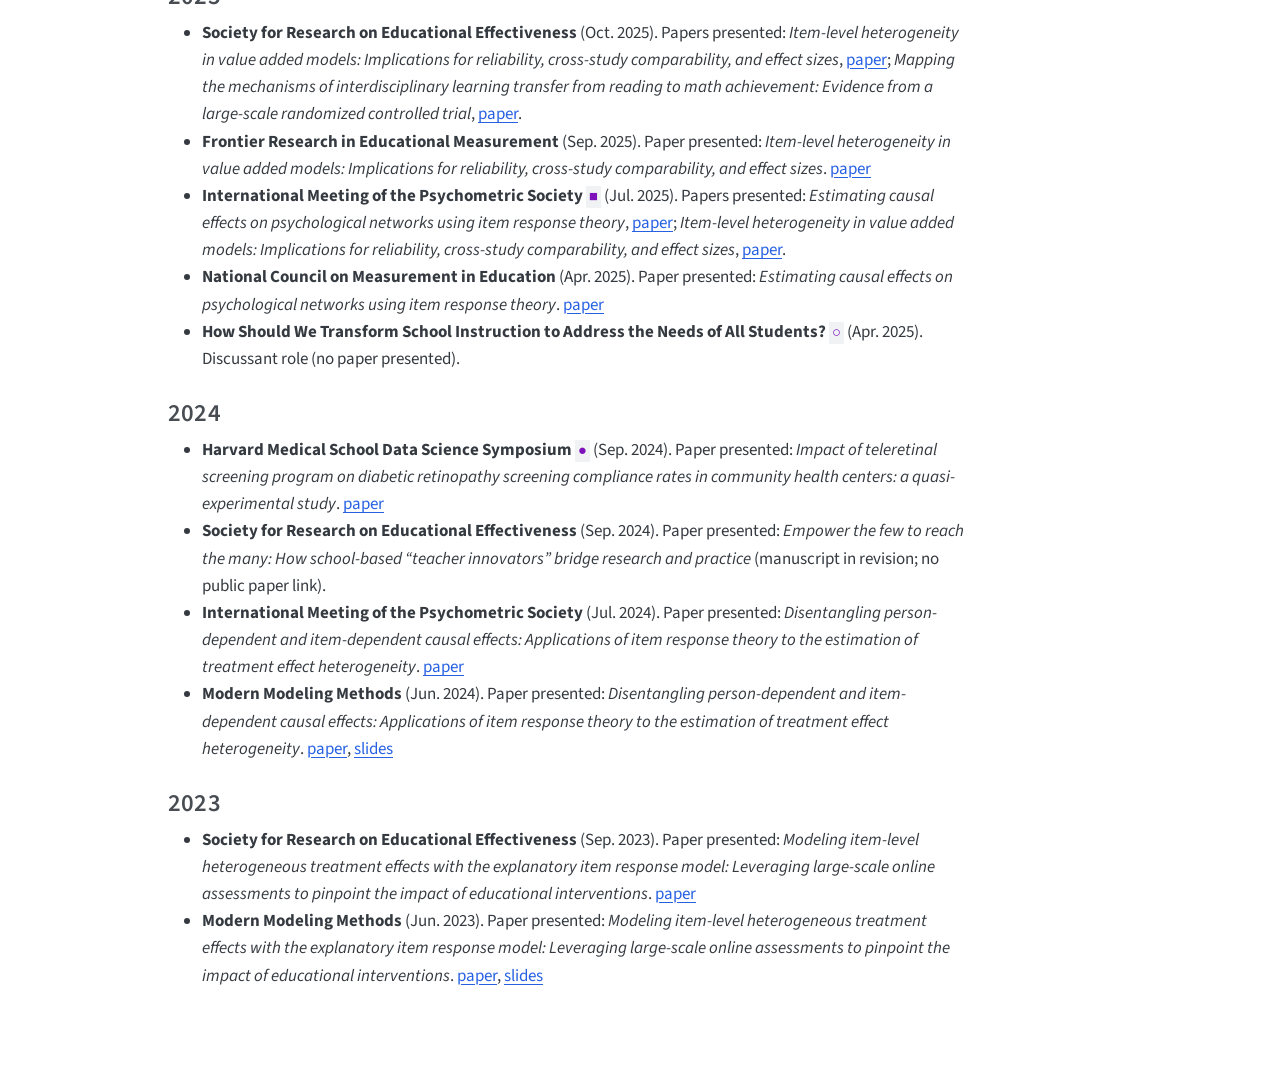
==== commit c5444082: "Update publications on website" ====
--- a/docs/presentations.html
+++ b/docs/presentations.html
@@ -2,19 +2,27 @@
 <html xmlns="http://www.w3.org/1999/xhtml" lang="en" xml:lang="en"><head>
 
 <meta charset="utf-8">
-<meta name="generator" content="quarto-1.0.37">
+<meta name="generator" content="quarto-1.9.38">
 
 <meta name="viewport" content="width=device-width, initial-scale=1.0, user-scalable=yes">
 
 
-<title>Joshua Gilbert - Presentations</title>
+<title>Presentations – Joshua Gilbert</title>
 <style>
+/* Default styles provided by pandoc.
+** See https://pandoc.org/MANUAL.html#variables-for-html for config info.
+*/
 code{white-space: pre-wrap;}
 span.smallcaps{font-variant: small-caps;}
-span.underline{text-decoration: underline;}
-div.column{display: inline-block; vertical-align: top; width: 50%;}
+div.columns{display: flex; gap: min(4vw, 1.5em);}
+div.column{flex: auto; overflow-x: auto;}
 div.hanging-indent{margin-left: 1.5em; text-indent: -1.5em;}
 ul.task-list{list-style: none;}
+ul.task-list li input[type="checkbox"] {
+  width: 0.8em;
+  margin: 0 0.8em 0.2em -1em; /* quarto-specific, see https://github.com/quarto-dev/quarto-cli/issues/4556 */ 
+  vertical-align: middle;
+}
 </style>
 
 
@@ -25,22 +33,29 @@
 <script src="site_libs/quarto-search/fuse.min.js"></script>
 <script src="site_libs/quarto-search/quarto-search.js"></script>
 <meta name="quarto:offset" content="./">
-<script src="site_libs/quarto-html/quarto.js"></script>
+<script src="site_libs/quarto-html/quarto.js" type="module"></script>
+<script src="site_libs/quarto-html/tabsets/tabsets.js" type="module"></script>
 <script src="site_libs/quarto-html/popper.min.js"></script>
 <script src="site_libs/quarto-html/tippy.umd.min.js"></script>
 <script src="site_libs/quarto-html/anchor.min.js"></script>
 <link href="site_libs/quarto-html/tippy.css" rel="stylesheet">
-<link href="site_libs/quarto-html/quarto-syntax-highlighting.css" rel="stylesheet" id="quarto-text-highlighting-styles">
+<link href="site_libs/quarto-html/quarto-syntax-highlighting-15634bcf2e68342d4ad2dfa704d543f6.css" rel="stylesheet" id="quarto-text-highlighting-styles">
 <script src="site_libs/bootstrap/bootstrap.min.js"></script>
 <link href="site_libs/bootstrap/bootstrap-icons.css" rel="stylesheet">
-<link href="site_libs/bootstrap/bootstrap.min.css" rel="stylesheet" id="quarto-bootstrap" data-mode="light">
+<link href="site_libs/bootstrap/bootstrap-158031087360bce0ff56dc785ce39e06.min.css" rel="stylesheet" append-hash="true" id="quarto-bootstrap" data-mode="light">
 <script id="quarto-search-options" type="application/json">{
   "location": "navbar",
   "copy-button": false,
   "collapse-after": 3,
   "panel-placement": "end",
   "type": "overlay",
-  "limit": 20,
+  "limit": 50,
+  "keyboard-shortcut": [
+    "f",
+    "/",
+    "s"
+  ],
+  "show-item-context": false,
   "language": {
     "search-no-results-text": "No results",
     "search-matching-documents-text": "matching documents",
@@ -49,8 +64,10 @@
     "search-more-match-text": "more match in this document",
     "search-more-matches-text": "more matches in this document",
     "search-clear-button-title": "Clear",
+    "search-text-placeholder": "",
     "search-detached-cancel-button-title": "Cancel",
-    "search-submit-button-title": "Submit"
+    "search-submit-button-title": "Submit",
+    "search-label": "Search"
   }
 }</script>
 
@@ -58,49 +75,61 @@
 <link rel="stylesheet" href="styles.css">
 </head>
 
-<body class="nav-fixed">
+<body class="nav-fixed quarto-light">
 
 <div id="quarto-search-results"></div>
   <header id="quarto-header" class="headroom fixed-top">
-    <nav class="navbar navbar-expand-lg navbar-dark ">
+    <nav class="navbar navbar-expand-lg " data-bs-theme="dark">
       <div class="navbar-container container-fluid">
-      <a class="navbar-brand" href="./index.html">
+      <div class="navbar-brand-container mx-auto">
+    <a class="navbar-brand" href="./index.html">
     <span class="navbar-title">Joshua Gilbert</span>
-  </a>
-          <button class="navbar-toggler" type="button" data-bs-toggle="collapse" data-bs-target="#navbarCollapse" aria-controls="navbarCollapse" aria-expanded="false" aria-label="Toggle navigation" onclick="if (window.quartoToggleHeadroom) { window.quartoToggleHeadroom(); }">
+    </a>
+  </div>
+            <div id="quarto-search" class="" title="Search"></div>
+          <button class="navbar-toggler" type="button" data-bs-toggle="collapse" data-bs-target="#navbarCollapse" aria-controls="navbarCollapse" role="menu" aria-expanded="false" aria-label="Toggle navigation" onclick="if (window.quartoToggleHeadroom) { window.quartoToggleHeadroom(); }">
   <span class="navbar-toggler-icon"></span>
 </button>
           <div class="collapse navbar-collapse" id="navbarCollapse">
             <ul class="navbar-nav navbar-nav-scroll me-auto">
   <li class="nav-item">
-    <a class="nav-link" href="./index.html">Home</a>
-  </li>  
-  <li class="nav-item">
-    <a class="nav-link" href="./research.html">Research</a>
-  </li>  
-  <li class="nav-item">
-    <a class="nav-link" href="./rct-datasets.html">RCT Datasets</a>
-  </li>  
-  <li class="nav-item">
-    <a class="nav-link active" href="./presentations.html" aria-current="page">Presentations</a>
-  </li>  
-  <li class="nav-item">
-    <a class="nav-link" href="./teaching.html">Teaching</a>
-  </li>  
-  <li class="nav-item">
-    <a class="nav-link" href="./service.html">Service</a>
+    <a class="nav-link" href="./index.html"> 
+<span class="menu-text">Home</span></a>
+  </li>  
+  <li class="nav-item">
+    <a class="nav-link" href="./research.html"> 
+<span class="menu-text">Research</span></a>
+  </li>  
+  <li class="nav-item">
+    <a class="nav-link" href="./rct-datasets.html"> 
+<span class="menu-text">RCT Datasets</span></a>
+  </li>  
+  <li class="nav-item">
+    <a class="nav-link active" href="./presentations.html" aria-current="page"> 
+<span class="menu-text">Presentations</span></a>
+  </li>  
+  <li class="nav-item">
+    <a class="nav-link" href="./teaching.html"> 
+<span class="menu-text">Teaching</span></a>
+  </li>  
+  <li class="nav-item">
+    <a class="nav-link" href="./service.html"> 
+<span class="menu-text">Service</span></a>
   </li>  
 </ul>
             <ul class="navbar-nav navbar-nav-scroll ms-auto">
   <li class="nav-item">
-    <a class="nav-link" href="https://scholar.google.com/citations?user=OCdG4IgAAAAJ&amp;hl=en">Google Scholar</a>
-  </li>  
-  <li class="nav-item">
-    <a class="nav-link" href="https://orcid.org/0000-0003-3496-2710">ORCID</a>
-  </li>  
-</ul>
-              <div id="quarto-search" class="" title="Search"></div>
+    <a class="nav-link" href="https://scholar.google.com/citations?user=OCdG4IgAAAAJ&amp;hl=en"> 
+<span class="menu-text">Google Scholar</span></a>
+  </li>  
+  <li class="nav-item">
+    <a class="nav-link" href="https://orcid.org/0000-0003-3496-2710"> 
+<span class="menu-text">ORCID</span></a>
+  </li>  
+</ul>
           </div> <!-- /navcollapse -->
+            <div class="quarto-navbar-tools">
+</div>
       </div> <!-- /container-fluid -->
     </nav>
 </header>
@@ -109,7 +138,7 @@
 <!-- sidebar -->
 <!-- margin-sidebar -->
     <div id="quarto-margin-sidebar" class="sidebar margin-sidebar">
-        <nav id="TOC" role="doc-toc">
+        <nav id="TOC" role="doc-toc" class="toc-active">
     <h2 id="toc-title">On this page</h2>
    
   <ul>
@@ -142,11 +171,14 @@
 <div class="quarto-title-meta">
 
     
+  
     
   </div>
   
 
+
 </header>
+
 
 <section id="invited-talks" class="level2">
 <h2 class="anchored" data-anchor-id="invited-talks">Invited Talks</h2>
@@ -235,104 +267,408 @@
 
 </main> <!-- /main -->
 <script id="quarto-html-after-body" type="application/javascript">
-window.document.addEventListener("DOMContentLoaded", function (event) {
-  const toggleBodyColorMode = (bsSheetEl) => {
-    const mode = bsSheetEl.getAttribute("data-mode");
-    const bodyEl = window.document.querySelector("body");
-    if (mode === "dark") {
-      bodyEl.classList.add("quarto-dark");
-      bodyEl.classList.remove("quarto-light");
-    } else {
-      bodyEl.classList.add("quarto-light");
-      bodyEl.classList.remove("quarto-dark");
-    }
-  }
-  const toggleBodyColorPrimary = () => {
-    const bsSheetEl = window.document.querySelector("link#quarto-bootstrap");
-    if (bsSheetEl) {
-      toggleBodyColorMode(bsSheetEl);
-    }
-  }
-  toggleBodyColorPrimary();  
-  const icon = "";
-  const anchorJS = new window.AnchorJS();
-  anchorJS.options = {
-    placement: 'right',
-    icon: icon
-  };
-  anchorJS.add('.anchored');
-  const clipboard = new window.ClipboardJS('.code-copy-button', {
-    target: function(trigger) {
-      return trigger.previousElementSibling;
+  window.document.addEventListener("DOMContentLoaded", function (event) {
+    const icon = "";
+    const anchorJS = new window.AnchorJS();
+    anchorJS.options = {
+      placement: 'right',
+      icon: icon
+    };
+    anchorJS.add('.anchored');
+    const isCodeAnnotation = (el) => {
+      for (const clz of el.classList) {
+        if (clz.startsWith('code-annotation-')) {                     
+          return true;
+        }
+      }
+      return false;
+    }
+    const onCopySuccess = function(e) {
+      // button target
+      const button = e.trigger;
+      // don't keep focus
+      button.blur();
+      // flash "checked"
+      button.classList.add('code-copy-button-checked');
+      var currentTitle = button.getAttribute("title");
+      button.setAttribute("title", "Copied!");
+      let tooltip;
+      if (window.bootstrap) {
+        button.setAttribute("data-bs-toggle", "tooltip");
+        button.setAttribute("data-bs-placement", "left");
+        button.setAttribute("data-bs-title", "Copied!");
+        tooltip = new bootstrap.Tooltip(button, 
+          { trigger: "manual", 
+            customClass: "code-copy-button-tooltip",
+            offset: [0, -8]});
+        tooltip.show();    
+      }
+      setTimeout(function() {
+        if (tooltip) {
+          tooltip.hide();
+          button.removeAttribute("data-bs-title");
+          button.removeAttribute("data-bs-toggle");
+          button.removeAttribute("data-bs-placement");
+        }
+        button.setAttribute("title", currentTitle);
+        button.classList.remove('code-copy-button-checked');
+      }, 1000);
+      // clear code selection
+      e.clearSelection();
+    }
+    const getTextToCopy = function(trigger) {
+      const outerScaffold = trigger.parentElement.cloneNode(true);
+      const codeEl = outerScaffold.querySelector('code');
+      for (const childEl of codeEl.children) {
+        if (isCodeAnnotation(childEl)) {
+          childEl.remove();
+        }
+      }
+      return codeEl.innerText;
+    }
+    const clipboard = new window.ClipboardJS('.code-copy-button:not([data-in-quarto-modal])', {
+      text: getTextToCopy
+    });
+    clipboard.on('success', onCopySuccess);
+    if (window.document.getElementById('quarto-embedded-source-code-modal')) {
+      const clipboardModal = new window.ClipboardJS('.code-copy-button[data-in-quarto-modal]', {
+        text: getTextToCopy,
+        container: window.document.getElementById('quarto-embedded-source-code-modal')
+      });
+      clipboardModal.on('success', onCopySuccess);
+    }
+      var localhostRegex = new RegExp(/^(?:http|https):\/\/localhost\:?[0-9]*\//);
+      var mailtoRegex = new RegExp(/^mailto:/);
+        var filterRegex = new RegExp('/' + window.location.host + '/');
+      var isInternal = (href) => {
+          return filterRegex.test(href) || localhostRegex.test(href) || mailtoRegex.test(href);
+      }
+      // Inspect non-navigation links and adorn them if external
+     var links = window.document.querySelectorAll('a[href]:not(.nav-link):not(.navbar-brand):not(.toc-action):not(.sidebar-link):not(.sidebar-item-toggle):not(.pagination-link):not(.no-external):not([aria-hidden]):not(.dropdown-item):not(.quarto-navigation-tool):not(.about-link)');
+      for (var i=0; i<links.length; i++) {
+        const link = links[i];
+        if (!isInternal(link.href)) {
+          // undo the damage that might have been done by quarto-nav.js in the case of
+          // links that we want to consider external
+          if (link.dataset.originalHref !== undefined) {
+            link.href = link.dataset.originalHref;
+          }
+        }
+      }
+    function tippyHover(el, contentFn, onTriggerFn, onUntriggerFn) {
+      const config = {
+        allowHTML: true,
+        maxWidth: 500,
+        delay: 100,
+        arrow: false,
+        appendTo: function(el) {
+            return el.parentElement;
+        },
+        interactive: true,
+        interactiveBorder: 10,
+        theme: 'quarto',
+        placement: 'bottom-start',
+      };
+      if (contentFn) {
+        config.content = contentFn;
+      }
+      if (onTriggerFn) {
+        config.onTrigger = onTriggerFn;
+      }
+      if (onUntriggerFn) {
+        config.onUntrigger = onUntriggerFn;
+      }
+      window.tippy(el, config); 
+    }
+    const noterefs = window.document.querySelectorAll('a[role="doc-noteref"]');
+    for (var i=0; i<noterefs.length; i++) {
+      const ref = noterefs[i];
+      tippyHover(ref, function() {
+        // use id or data attribute instead here
+        let href = ref.getAttribute('data-footnote-href') || ref.getAttribute('href');
+        try { href = new URL(href).hash; } catch {}
+        const id = href.replace(/^#\/?/, "");
+        const note = window.document.getElementById(id);
+        if (note) {
+          return note.innerHTML;
+        } else {
+          return "";
+        }
+      });
+    }
+    const xrefs = window.document.querySelectorAll('a.quarto-xref');
+    const processXRef = (id, note) => {
+      // Strip column container classes
+      const stripColumnClz = (el) => {
+        el.classList.remove("page-full", "page-columns");
+        if (el.children) {
+          for (const child of el.children) {
+            stripColumnClz(child);
+          }
+        }
+      }
+      stripColumnClz(note)
+      if (id === null || id.startsWith('sec-')) {
+        // Special case sections, only their first couple elements
+        const container = document.createElement("div");
+        if (note.children && note.children.length > 2) {
+          container.appendChild(note.children[0].cloneNode(true));
+          for (let i = 1; i < note.children.length; i++) {
+            const child = note.children[i];
+            if (child.tagName === "P" && child.innerText === "") {
+              continue;
+            } else {
+              container.appendChild(child.cloneNode(true));
+              break;
+            }
+          }
+          if (window.Quarto?.typesetMath) {
+            window.Quarto.typesetMath(container);
+          }
+          return container.innerHTML
+        } else {
+          if (window.Quarto?.typesetMath) {
+            window.Quarto.typesetMath(note);
+          }
+          return note.innerHTML;
+        }
+      } else {
+        // Remove any anchor links if they are present
+        const anchorLink = note.querySelector('a.anchorjs-link');
+        if (anchorLink) {
+          anchorLink.remove();
+        }
+        if (window.Quarto?.typesetMath) {
+          window.Quarto.typesetMath(note);
+        }
+        if (note.classList.contains("callout")) {
+          return note.outerHTML;
+        } else {
+          return note.innerHTML;
+        }
+      }
+    }
+    for (var i=0; i<xrefs.length; i++) {
+      const xref = xrefs[i];
+      tippyHover(xref, undefined, function(instance) {
+        instance.disable();
+        let url = xref.getAttribute('href');
+        let hash = undefined; 
+        if (url.startsWith('#')) {
+          hash = url;
+        } else {
+          try { hash = new URL(url).hash; } catch {}
+        }
+        if (hash) {
+          const id = hash.replace(/^#\/?/, "");
+          const note = window.document.getElementById(id);
+          if (note !== null) {
+            try {
+              const html = processXRef(id, note.cloneNode(true));
+              instance.setContent(html);
+            } finally {
+              instance.enable();
+              instance.show();
+            }
+          } else {
+            // See if we can fetch this
+            fetch(url.split('#')[0])
+            .then(res => res.text())
+            .then(html => {
+              const parser = new DOMParser();
+              const htmlDoc = parser.parseFromString(html, "text/html");
+              const note = htmlDoc.getElementById(id);
+              if (note !== null) {
+                const html = processXRef(id, note);
+                instance.setContent(html);
+              } 
+            }).finally(() => {
+              instance.enable();
+              instance.show();
+            });
+          }
+        } else {
+          // See if we can fetch a full url (with no hash to target)
+          // This is a special case and we should probably do some content thinning / targeting
+          fetch(url)
+          .then(res => res.text())
+          .then(html => {
+            const parser = new DOMParser();
+            const htmlDoc = parser.parseFromString(html, "text/html");
+            const note = htmlDoc.querySelector('main.content');
+            if (note !== null) {
+              // This should only happen for chapter cross references
+              // (since there is no id in the URL)
+              // remove the first header
+              if (note.children.length > 0 && note.children[0].tagName === "HEADER") {
+                note.children[0].remove();
+              }
+              const html = processXRef(null, note);
+              instance.setContent(html);
+            } 
+          }).finally(() => {
+            instance.enable();
+            instance.show();
+          });
+        }
+      }, function(instance) {
+      });
+    }
+        let selectedAnnoteEl;
+        const selectorForAnnotation = ( cell, annotation) => {
+          let cellAttr = 'data-code-cell="' + cell + '"';
+          let lineAttr = 'data-code-annotation="' +  annotation + '"';
+          const selector = 'span[' + cellAttr + '][' + lineAttr + ']';
+          return selector;
+        }
+        const selectCodeLines = (annoteEl) => {
+          const doc = window.document;
+          const targetCell = annoteEl.getAttribute("data-target-cell");
+          const targetAnnotation = annoteEl.getAttribute("data-target-annotation");
+          const annoteSpan = window.document.querySelector(selectorForAnnotation(targetCell, targetAnnotation));
+          const lines = annoteSpan.getAttribute("data-code-lines").split(",");
+          const lineIds = lines.map((line) => {
+            return targetCell + "-" + line;
+          })
+          let top = null;
+          let height = null;
+          let parent = null;
+          if (lineIds.length > 0) {
+              //compute the position of the single el (top and bottom and make a div)
+              const el = window.document.getElementById(lineIds[0]);
+              top = el.offsetTop;
+              height = el.offsetHeight;
+              parent = el.parentElement.parentElement;
+            if (lineIds.length > 1) {
+              const lastEl = window.document.getElementById(lineIds[lineIds.length - 1]);
+              const bottom = lastEl.offsetTop + lastEl.offsetHeight;
+              height = bottom - top;
+            }
+            if (top !== null && height !== null && parent !== null) {
+              // cook up a div (if necessary) and position it 
+              let div = window.document.getElementById("code-annotation-line-highlight");
+              if (div === null) {
+                div = window.document.createElement("div");
+                div.setAttribute("id", "code-annotation-line-highlight");
+                div.style.position = 'absolute';
+                parent.appendChild(div);
+              }
+              div.style.top = top - 2 + "px";
+              div.style.height = height + 4 + "px";
+              div.style.left = 0;
+              let gutterDiv = window.document.getElementById("code-annotation-line-highlight-gutter");
+              if (gutterDiv === null) {
+                gutterDiv = window.document.createElement("div");
+                gutterDiv.setAttribute("id", "code-annotation-line-highlight-gutter");
+                gutterDiv.style.position = 'absolute';
+                const codeCell = window.document.getElementById(targetCell);
+                const gutter = codeCell.querySelector('.code-annotation-gutter');
+                gutter.appendChild(gutterDiv);
+              }
+              gutterDiv.style.top = top - 2 + "px";
+              gutterDiv.style.height = height + 4 + "px";
+            }
+            selectedAnnoteEl = annoteEl;
+          }
+        };
+        const unselectCodeLines = () => {
+          const elementsIds = ["code-annotation-line-highlight", "code-annotation-line-highlight-gutter"];
+          elementsIds.forEach((elId) => {
+            const div = window.document.getElementById(elId);
+            if (div) {
+              div.remove();
+            }
+          });
+          selectedAnnoteEl = undefined;
+        };
+          // Handle positioning of the toggle
+      window.addEventListener(
+        "resize",
+        throttle(() => {
+          elRect = undefined;
+          if (selectedAnnoteEl) {
+            selectCodeLines(selectedAnnoteEl);
+          }
+        }, 10)
+      );
+      function throttle(fn, ms) {
+      let throttle = false;
+      let timer;
+        return (...args) => {
+          if(!throttle) { // first call gets through
+              fn.apply(this, args);
+              throttle = true;
+          } else { // all the others get throttled
+              if(timer) clearTimeout(timer); // cancel #2
+              timer = setTimeout(() => {
+                fn.apply(this, args);
+                timer = throttle = false;
+              }, ms);
+          }
+        };
+      }
+        // Attach click handler to the DT
+        const annoteDls = window.document.querySelectorAll('dt[data-target-cell]');
+        for (const annoteDlNode of annoteDls) {
+          annoteDlNode.addEventListener('click', (event) => {
+            const clickedEl = event.target;
+            if (clickedEl !== selectedAnnoteEl) {
+              unselectCodeLines();
+              const activeEl = window.document.querySelector('dt[data-target-cell].code-annotation-active');
+              if (activeEl) {
+                activeEl.classList.remove('code-annotation-active');
+              }
+              selectCodeLines(clickedEl);
+              clickedEl.classList.add('code-annotation-active');
+            } else {
+              // Unselect the line
+              unselectCodeLines();
+              clickedEl.classList.remove('code-annotation-active');
+            }
+          });
+        }
+    const findCites = (el) => {
+      const parentEl = el.parentElement;
+      if (parentEl) {
+        const cites = parentEl.dataset.cites;
+        if (cites) {
+          return {
+            el,
+            cites: cites.split(' ')
+          };
+        } else {
+          return findCites(el.parentElement)
+        }
+      } else {
+        return undefined;
+      }
+    };
+    var bibliorefs = window.document.querySelectorAll('a[role="doc-biblioref"]');
+    for (var i=0; i<bibliorefs.length; i++) {
+      const ref = bibliorefs[i];
+      const citeInfo = findCites(ref);
+      if (citeInfo) {
+        tippyHover(citeInfo.el, function() {
+          var popup = window.document.createElement('div');
+          citeInfo.cites.forEach(function(cite) {
+            var citeDiv = window.document.createElement('div');
+            citeDiv.classList.add('hanging-indent');
+            citeDiv.classList.add('csl-entry');
+            var biblioDiv = window.document.getElementById('ref-' + cite);
+            if (biblioDiv) {
+              citeDiv.innerHTML = biblioDiv.innerHTML;
+            }
+            popup.appendChild(citeDiv);
+          });
+          return popup.innerHTML;
+        });
+      }
     }
   });
-  clipboard.on('success', function(e) {
-    // button target
-    const button = e.trigger;
-    // don't keep focus
-    button.blur();
-    // flash "checked"
-    button.classList.add('code-copy-button-checked');
-    var currentTitle = button.getAttribute("title");
-    button.setAttribute("title", "Copied!");
-    setTimeout(function() {
-      button.setAttribute("title", currentTitle);
-      button.classList.remove('code-copy-button-checked');
-    }, 1000);
-    // clear code selection
-    e.clearSelection();
-  });
-  function tippyHover(el, contentFn) {
-    const config = {
-      allowHTML: true,
-      content: contentFn,
-      maxWidth: 500,
-      delay: 100,
-      arrow: false,
-      appendTo: function(el) {
-          return el.parentElement;
-      },
-      interactive: true,
-      interactiveBorder: 10,
-      theme: 'quarto',
-      placement: 'bottom-start'
-    };
-    window.tippy(el, config); 
-  }
-  const noterefs = window.document.querySelectorAll('a[role="doc-noteref"]');
-  for (var i=0; i<noterefs.length; i++) {
-    const ref = noterefs[i];
-    tippyHover(ref, function() {
-      let href = ref.getAttribute('href');
-      try { href = new URL(href).hash; } catch {}
-      const id = href.replace(/^#\/?/, "");
-      const note = window.document.getElementById(id);
-      return note.innerHTML;
-    });
-  }
-  var bibliorefs = window.document.querySelectorAll('a[role="doc-biblioref"]');
-  for (var i=0; i<bibliorefs.length; i++) {
-    const ref = bibliorefs[i];
-    const cites = ref.parentNode.getAttribute('data-cites').split(' ');
-    tippyHover(ref, function() {
-      var popup = window.document.createElement('div');
-      cites.forEach(function(cite) {
-        var citeDiv = window.document.createElement('div');
-        citeDiv.classList.add('hanging-indent');
-        citeDiv.classList.add('csl-entry');
-        var biblioDiv = window.document.getElementById('ref-' + cite);
-        if (biblioDiv) {
-          citeDiv.innerHTML = biblioDiv.innerHTML;
-        }
-        popup.appendChild(citeDiv);
-      });
-      return popup.innerHTML;
-    });
-  }
-});
-</script>
+  </script>
 </div> <!-- /content -->
 
 
 
+
 </body></html>
--- a/docs/site_libs/quarto-html/quarto-syntax-highlighting-15634bcf2e68342d4ad2dfa704d543f6.css
+++ b/docs/site_libs/quarto-html/quarto-syntax-highlighting-15634bcf2e68342d4ad2dfa704d543f6.css
@@ -0,0 +1,236 @@
+/* quarto syntax highlight colors */
+:root {
+  --quarto-hl-ot-color: #003B4F;
+  --quarto-hl-at-color: #657422;
+  --quarto-hl-ss-color: #20794D;
+  --quarto-hl-an-color: #5E5E5E;
+  --quarto-hl-fu-color: #4758AB;
+  --quarto-hl-st-color: #20794D;
+  --quarto-hl-cf-color: #003B4F;
+  --quarto-hl-op-color: #5E5E5E;
+  --quarto-hl-er-color: #AD0000;
+  --quarto-hl-bn-color: #AD0000;
+  --quarto-hl-al-color: #AD0000;
+  --quarto-hl-va-color: #111111;
+  --quarto-hl-bu-color: inherit;
+  --quarto-hl-ex-color: inherit;
+  --quarto-hl-pp-color: #AD0000;
+  --quarto-hl-in-color: #5E5E5E;
+  --quarto-hl-vs-color: #20794D;
+  --quarto-hl-wa-color: #5E5E5E;
+  --quarto-hl-do-color: #5E5E5E;
+  --quarto-hl-im-color: #00769E;
+  --quarto-hl-ch-color: #20794D;
+  --quarto-hl-dt-color: #AD0000;
+  --quarto-hl-fl-color: #AD0000;
+  --quarto-hl-co-color: #5E5E5E;
+  --quarto-hl-cv-color: #5E5E5E;
+  --quarto-hl-cn-color: #8f5902;
+  --quarto-hl-sc-color: #5E5E5E;
+  --quarto-hl-dv-color: #AD0000;
+  --quarto-hl-kw-color: #003B4F;
+}
+
+/* other quarto variables */
+:root {
+  --quarto-font-monospace: SFMono-Regular, Menlo, Monaco, Consolas, "Liberation Mono", "Courier New", monospace;
+}
+
+/* syntax highlight based on Pandoc's rules */
+pre > code.sourceCode > span {
+  color: #003B4F;
+}
+
+code.sourceCode > span {
+  color: #003B4F;
+}
+
+div.sourceCode,
+div.sourceCode pre.sourceCode {
+  color: #003B4F;
+}
+
+/* Normal */
+code span {
+  color: #003B4F;
+}
+
+/* Alert */
+code span.al {
+  color: #AD0000;
+  font-style: inherit;
+}
+
+/* Annotation */
+code span.an {
+  color: #5E5E5E;
+  font-style: inherit;
+}
+
+/* Attribute */
+code span.at {
+  color: #657422;
+  font-style: inherit;
+}
+
+/* BaseN */
+code span.bn {
+  color: #AD0000;
+  font-style: inherit;
+}
+
+/* BuiltIn */
+code span.bu {
+  font-style: inherit;
+}
+
+/* ControlFlow */
+code span.cf {
+  color: #003B4F;
+  font-weight: bold;
+  font-style: inherit;
+}
+
+/* Char */
+code span.ch {
+  color: #20794D;
+  font-style: inherit;
+}
+
+/* Constant */
+code span.cn {
+  color: #8f5902;
+  font-style: inherit;
+}
+
+/* Comment */
+code span.co {
+  color: #5E5E5E;
+  font-style: inherit;
+}
+
+/* CommentVar */
+code span.cv {
+  color: #5E5E5E;
+  font-style: italic;
+}
+
+/* Documentation */
+code span.do {
+  color: #5E5E5E;
+  font-style: italic;
+}
+
+/* DataType */
+code span.dt {
+  color: #AD0000;
+  font-style: inherit;
+}
+
+/* DecVal */
+code span.dv {
+  color: #AD0000;
+  font-style: inherit;
+}
+
+/* Error */
+code span.er {
+  color: #AD0000;
+  font-style: inherit;
+}
+
+/* Extension */
+code span.ex {
+  font-style: inherit;
+}
+
+/* Float */
+code span.fl {
+  color: #AD0000;
+  font-style: inherit;
+}
+
+/* Function */
+code span.fu {
+  color: #4758AB;
+  font-style: inherit;
+}
+
+/* Import */
+code span.im {
+  color: #00769E;
+  font-style: inherit;
+}
+
+/* Information */
+code span.in {
+  color: #5E5E5E;
+  font-style: inherit;
+}
+
+/* Keyword */
+code span.kw {
+  color: #003B4F;
+  font-weight: bold;
+  font-style: inherit;
+}
+
+/* Operator */
+code span.op {
+  color: #5E5E5E;
+  font-style: inherit;
+}
+
+/* Other */
+code span.ot {
+  color: #003B4F;
+  font-style: inherit;
+}
+
+/* Preprocessor */
+code span.pp {
+  color: #AD0000;
+  font-style: inherit;
+}
+
+/* SpecialChar */
+code span.sc {
+  color: #5E5E5E;
+  font-style: inherit;
+}
+
+/* SpecialString */
+code span.ss {
+  color: #20794D;
+  font-style: inherit;
+}
+
+/* String */
+code span.st {
+  color: #20794D;
+  font-style: inherit;
+}
+
+/* Variable */
+code span.va {
+  color: #111111;
+  font-style: inherit;
+}
+
+/* VerbatimString */
+code span.vs {
+  color: #20794D;
+  font-style: inherit;
+}
+
+/* Warning */
+code span.wa {
+  color: #5E5E5E;
+  font-style: italic;
+}
+
+.prevent-inlining {
+  content: "</";
+}
+
+/*# sourceMappingURL=f23921c56f73e400b49028c9186a1aa0.css.map */
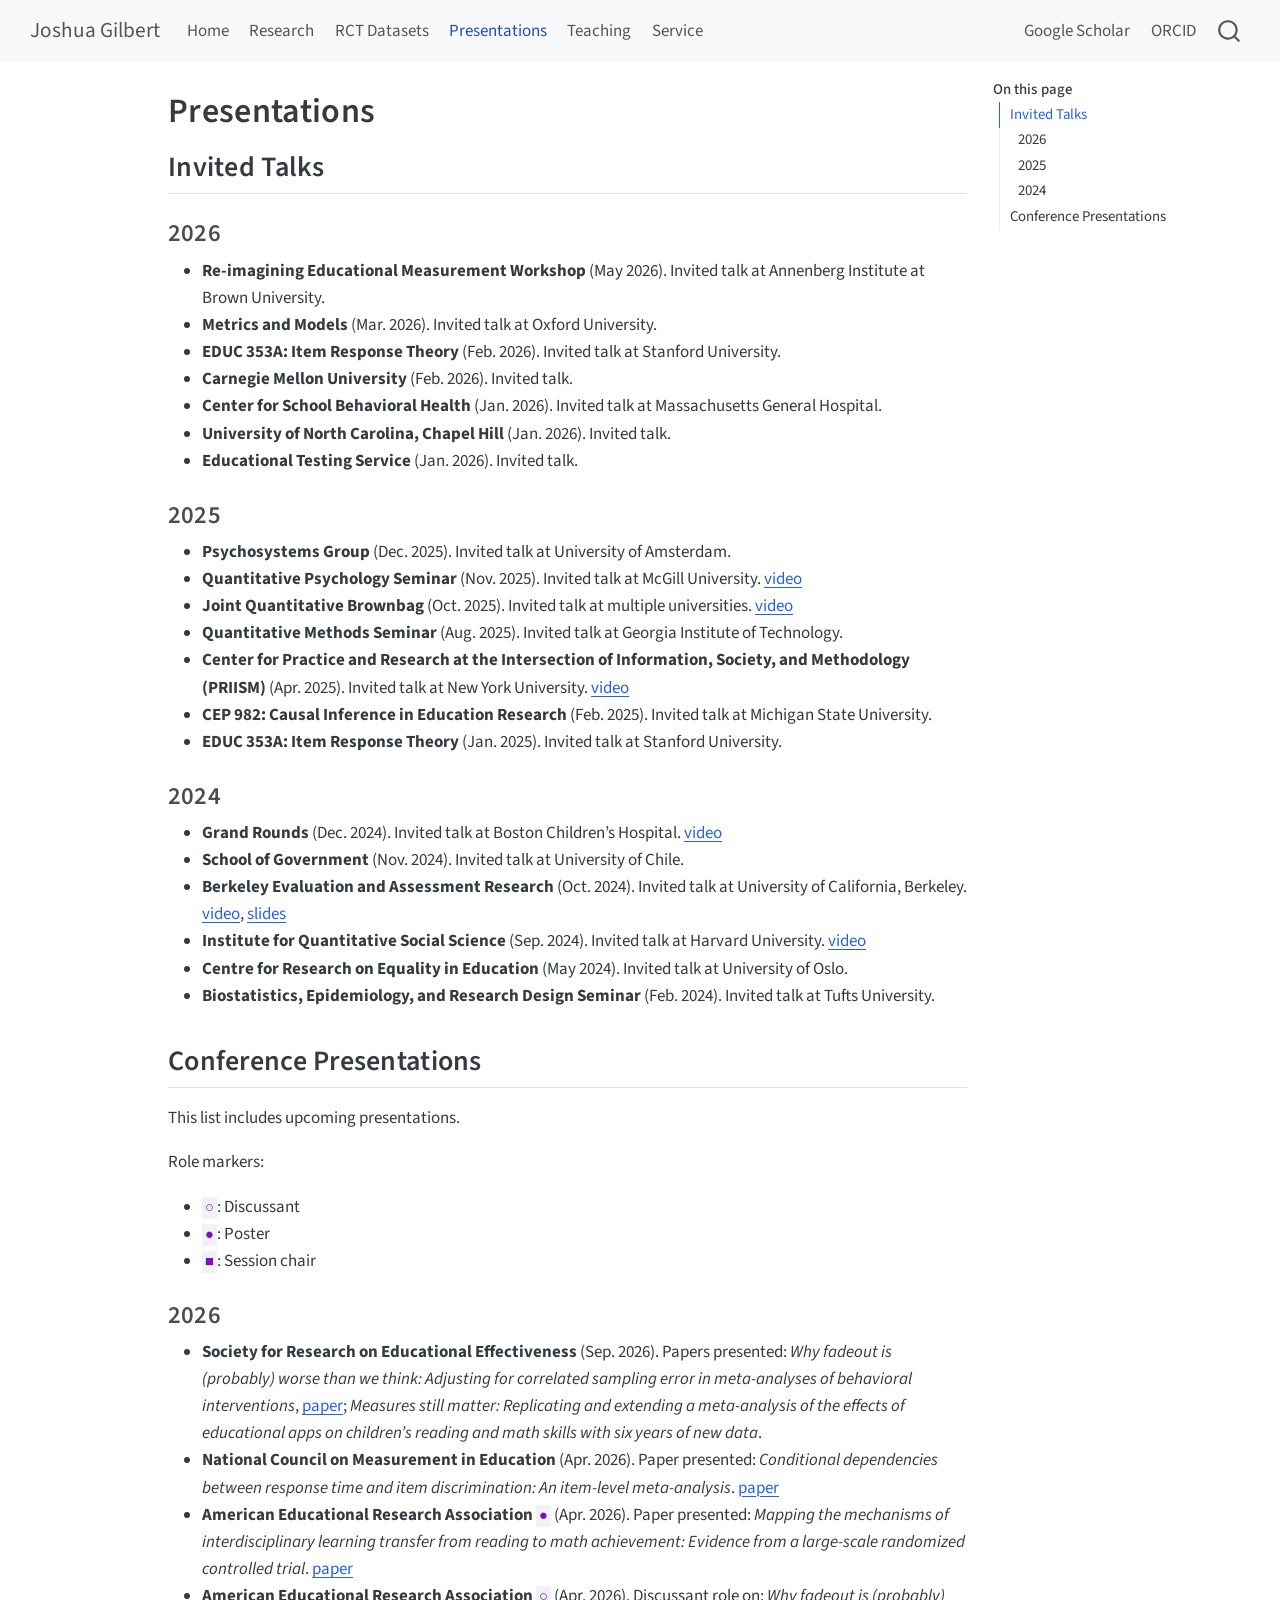
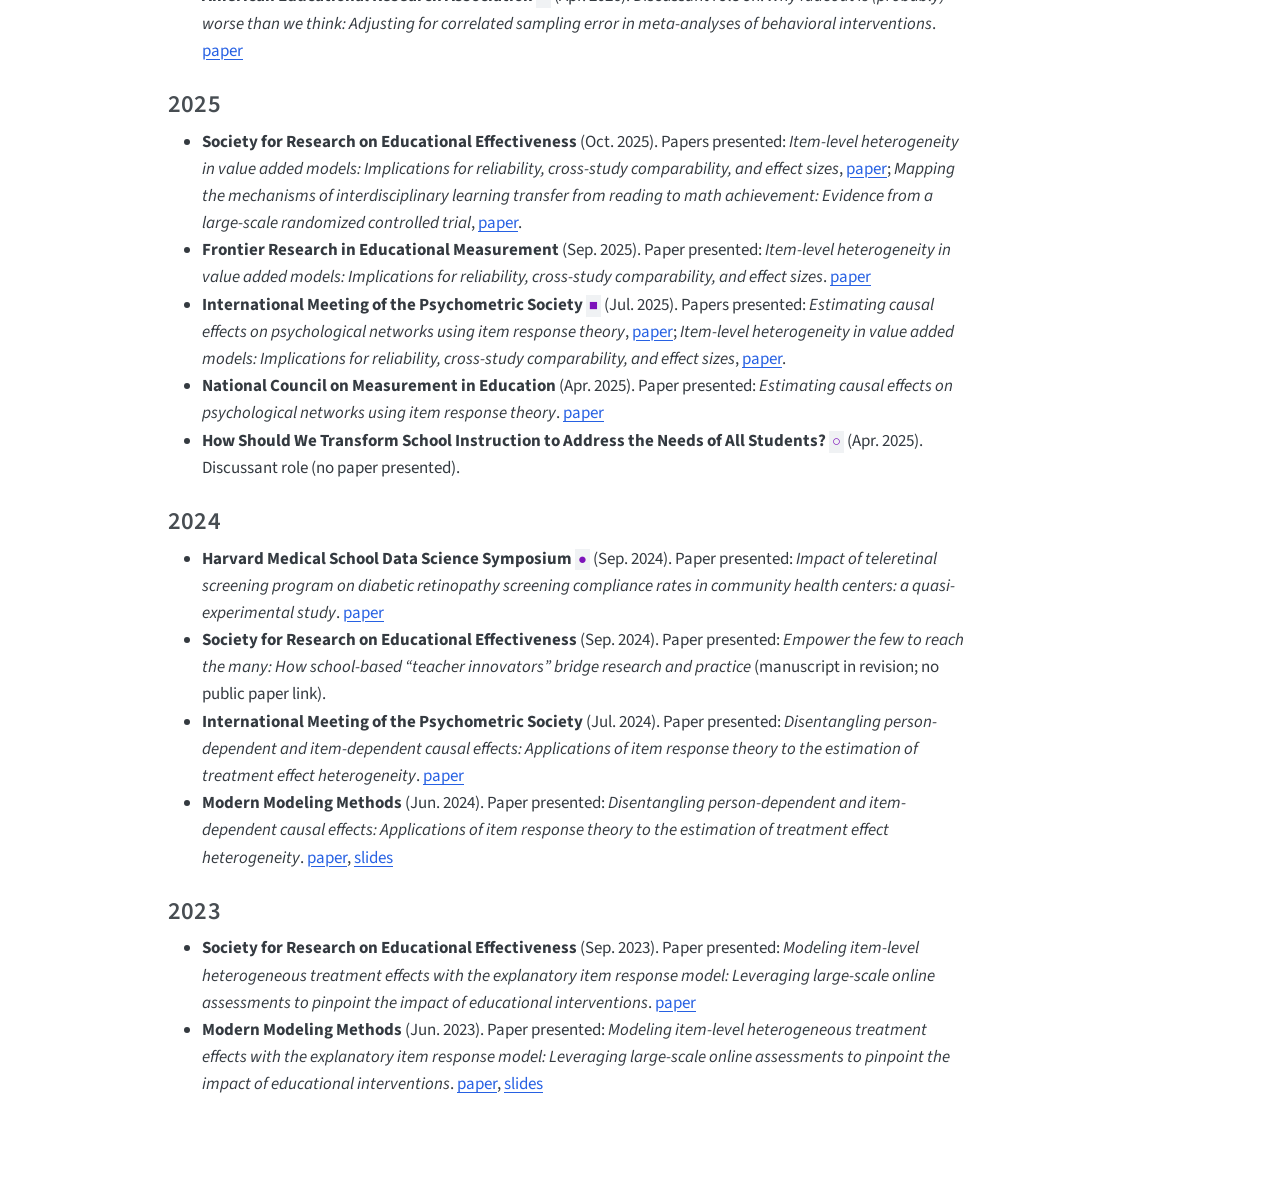
==== commit 50beffd2: "Update CV website and scholar metrics" ====
--- a/docs/presentations.html
+++ b/docs/presentations.html
@@ -2,7 +2,7 @@
 <html xmlns="http://www.w3.org/1999/xhtml" lang="en" xml:lang="en"><head>
 
 <meta charset="utf-8">
-<meta name="generator" content="quarto-1.9.38">
+<meta name="generator" content="quarto-1.9.37">
 
 <meta name="viewport" content="width=device-width, initial-scale=1.0, user-scalable=yes">
 
@@ -39,7 +39,7 @@
 <script src="site_libs/quarto-html/tippy.umd.min.js"></script>
 <script src="site_libs/quarto-html/anchor.min.js"></script>
 <link href="site_libs/quarto-html/tippy.css" rel="stylesheet">
-<link href="site_libs/quarto-html/quarto-syntax-highlighting-15634bcf2e68342d4ad2dfa704d543f6.css" rel="stylesheet" id="quarto-text-highlighting-styles">
+<link href="site_libs/quarto-html/quarto-syntax-highlighting-7f8f88aac4f3542376d5c11b86a4c14d.css" rel="stylesheet" id="quarto-text-highlighting-styles">
 <script src="site_libs/bootstrap/bootstrap.min.js"></script>
 <link href="site_libs/bootstrap/bootstrap-icons.css" rel="stylesheet">
 <link href="site_libs/bootstrap/bootstrap-158031087360bce0ff56dc785ce39e06.min.css" rel="stylesheet" append-hash="true" id="quarto-bootstrap" data-mode="light">
@@ -230,6 +230,7 @@
 <section id="section-3" class="level3">
 <h3 class="anchored" data-anchor-id="section-3">2026</h3>
 <ul>
+<li><strong>Society for Research on Educational Effectiveness</strong> (Sep.&nbsp;2026). Papers presented: <em>Why fadeout is (probably) worse than we think: Adjusting for correlated sampling error in meta-analyses of behavioral interventions</em>, <a href="https://edworkingpapers.com/ai26-1394">paper</a>; <em>Measures still matter: Replicating and extending a meta-analysis of the effects of educational apps on children’s reading and math skills with six years of new data</em>.</li>
 <li><strong>National Council on Measurement in Education</strong> (Apr.&nbsp;2026). Paper presented: <em>Conditional dependencies between response time and item discrimination: An item-level meta-analysis</em>. <a href="https://doi.org/10.31234/osf.io/rp34w_v2">paper</a></li>
 <li><strong>American Educational Research Association</strong> <code>●</code> (Apr.&nbsp;2026). Paper presented: <em>Mapping the mechanisms of interdisciplinary learning transfer from reading to math achievement: Evidence from a large-scale randomized controlled trial</em>. <a href="https://edworkingpapers.com/ai26-1376">paper</a></li>
 <li><strong>American Educational Research Association</strong> <code>○</code> (Apr.&nbsp;2026). Discussant role on: <em>Why fadeout is (probably) worse than we think: Adjusting for correlated sampling error in meta-analyses of behavioral interventions</em>. <a href="https://edworkingpapers.com/ai26-1394">paper</a></li>
--- a/docs/site_libs/quarto-html/quarto-syntax-highlighting-7f8f88aac4f3542376d5c11b86a4c14d.css
+++ b/docs/site_libs/quarto-html/quarto-syntax-highlighting-7f8f88aac4f3542376d5c11b86a4c14d.css
@@ -0,0 +1,236 @@
+/* quarto syntax highlight colors */
+:root {
+  --quarto-hl-ot-color: #003B4F;
+  --quarto-hl-at-color: #657422;
+  --quarto-hl-ss-color: #20794D;
+  --quarto-hl-an-color: #5E5E5E;
+  --quarto-hl-fu-color: #4758AB;
+  --quarto-hl-st-color: #20794D;
+  --quarto-hl-cf-color: #003B4F;
+  --quarto-hl-op-color: #5E5E5E;
+  --quarto-hl-er-color: #AD0000;
+  --quarto-hl-bn-color: #AD0000;
+  --quarto-hl-al-color: #AD0000;
+  --quarto-hl-va-color: #111111;
+  --quarto-hl-bu-color: inherit;
+  --quarto-hl-ex-color: inherit;
+  --quarto-hl-pp-color: #AD0000;
+  --quarto-hl-in-color: #5E5E5E;
+  --quarto-hl-vs-color: #20794D;
+  --quarto-hl-wa-color: #5E5E5E;
+  --quarto-hl-do-color: #5E5E5E;
+  --quarto-hl-im-color: #00769E;
+  --quarto-hl-ch-color: #20794D;
+  --quarto-hl-dt-color: #AD0000;
+  --quarto-hl-fl-color: #AD0000;
+  --quarto-hl-co-color: #5E5E5E;
+  --quarto-hl-cv-color: #5E5E5E;
+  --quarto-hl-cn-color: #8f5902;
+  --quarto-hl-sc-color: #5E5E5E;
+  --quarto-hl-dv-color: #AD0000;
+  --quarto-hl-kw-color: #003B4F;
+}
+
+/* other quarto variables */
+:root {
+  --quarto-font-monospace: SFMono-Regular, Menlo, Monaco, Consolas, "Liberation Mono", "Courier New", monospace;
+}
+
+/* syntax highlight based on Pandoc's rules */
+pre > code.sourceCode > span {
+  color: #003B4F;
+}
+
+code.sourceCode > span {
+  color: #003B4F;
+}
+
+div.sourceCode,
+div.sourceCode pre.sourceCode {
+  color: #003B4F;
+}
+
+/* Normal */
+code span {
+  color: #003B4F;
+}
+
+/* Alert */
+code span.al {
+  color: #AD0000;
+  font-style: inherit;
+}
+
+/* Annotation */
+code span.an {
+  color: #5E5E5E;
+  font-style: inherit;
+}
+
+/* Attribute */
+code span.at {
+  color: #657422;
+  font-style: inherit;
+}
+
+/* BaseN */
+code span.bn {
+  color: #AD0000;
+  font-style: inherit;
+}
+
+/* BuiltIn */
+code span.bu {
+  font-style: inherit;
+}
+
+/* ControlFlow */
+code span.cf {
+  color: #003B4F;
+  font-weight: bold;
+  font-style: inherit;
+}
+
+/* Char */
+code span.ch {
+  color: #20794D;
+  font-style: inherit;
+}
+
+/* Constant */
+code span.cn {
+  color: #8f5902;
+  font-style: inherit;
+}
+
+/* Comment */
+code span.co {
+  color: #5E5E5E;
+  font-style: inherit;
+}
+
+/* CommentVar */
+code span.cv {
+  color: #5E5E5E;
+  font-style: italic;
+}
+
+/* Documentation */
+code span.do {
+  color: #5E5E5E;
+  font-style: italic;
+}
+
+/* DataType */
+code span.dt {
+  color: #AD0000;
+  font-style: inherit;
+}
+
+/* DecVal */
+code span.dv {
+  color: #AD0000;
+  font-style: inherit;
+}
+
+/* Error */
+code span.er {
+  color: #AD0000;
+  font-style: inherit;
+}
+
+/* Extension */
+code span.ex {
+  font-style: inherit;
+}
+
+/* Float */
+code span.fl {
+  color: #AD0000;
+  font-style: inherit;
+}
+
+/* Function */
+code span.fu {
+  color: #4758AB;
+  font-style: inherit;
+}
+
+/* Import */
+code span.im {
+  color: #00769E;
+  font-style: inherit;
+}
+
+/* Information */
+code span.in {
+  color: #5E5E5E;
+  font-style: inherit;
+}
+
+/* Keyword */
+code span.kw {
+  color: #003B4F;
+  font-weight: bold;
+  font-style: inherit;
+}
+
+/* Operator */
+code span.op {
+  color: #5E5E5E;
+  font-style: inherit;
+}
+
+/* Other */
+code span.ot {
+  color: #003B4F;
+  font-style: inherit;
+}
+
+/* Preprocessor */
+code span.pp {
+  color: #AD0000;
+  font-style: inherit;
+}
+
+/* SpecialChar */
+code span.sc {
+  color: #5E5E5E;
+  font-style: inherit;
+}
+
+/* SpecialString */
+code span.ss {
+  color: #20794D;
+  font-style: inherit;
+}
+
+/* String */
+code span.st {
+  color: #20794D;
+  font-style: inherit;
+}
+
+/* Variable */
+code span.va {
+  color: #111111;
+  font-style: inherit;
+}
+
+/* VerbatimString */
+code span.vs {
+  color: #20794D;
+  font-style: inherit;
+}
+
+/* Warning */
+code span.wa {
+  color: #5E5E5E;
+  font-style: italic;
+}
+
+.prevent-inlining {
+  content: "</";
+}
+
+/*# sourceMappingURL=789ad8cd35626ba772517505b42a116e.css.map */
